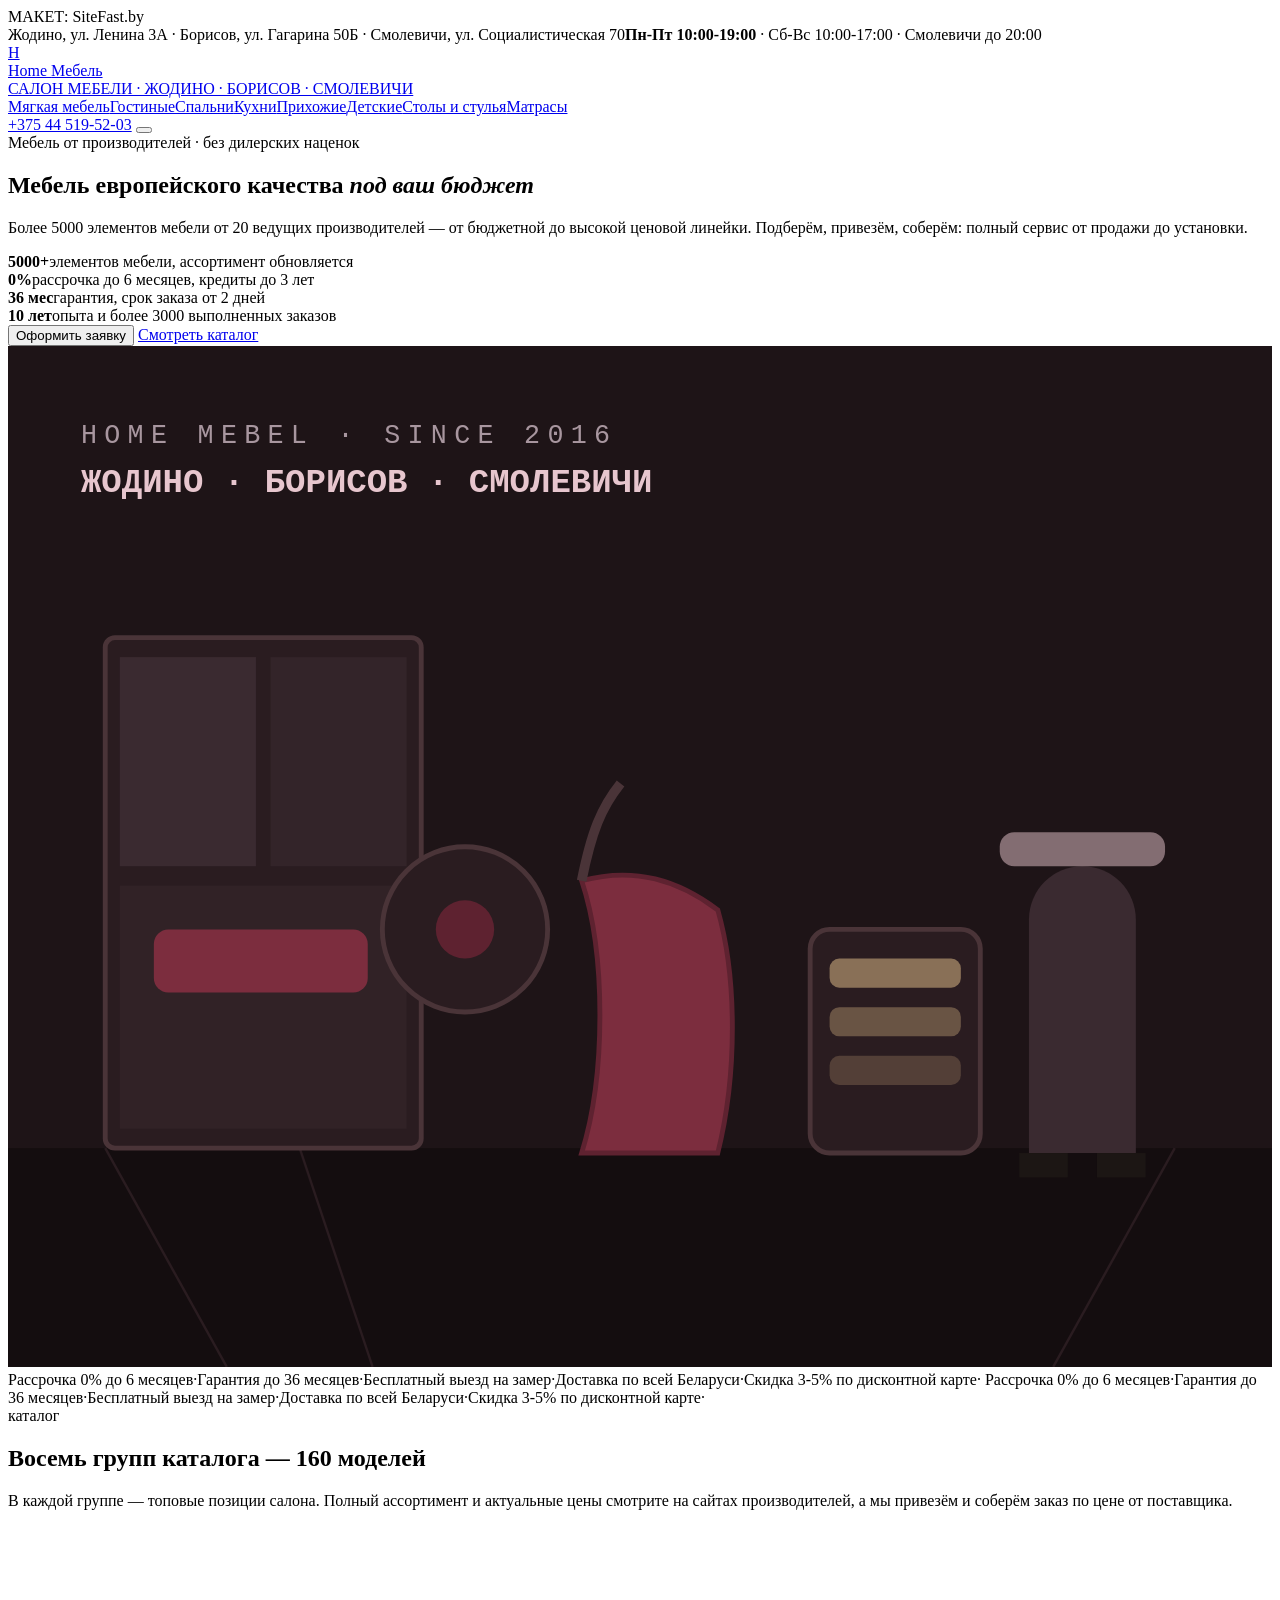
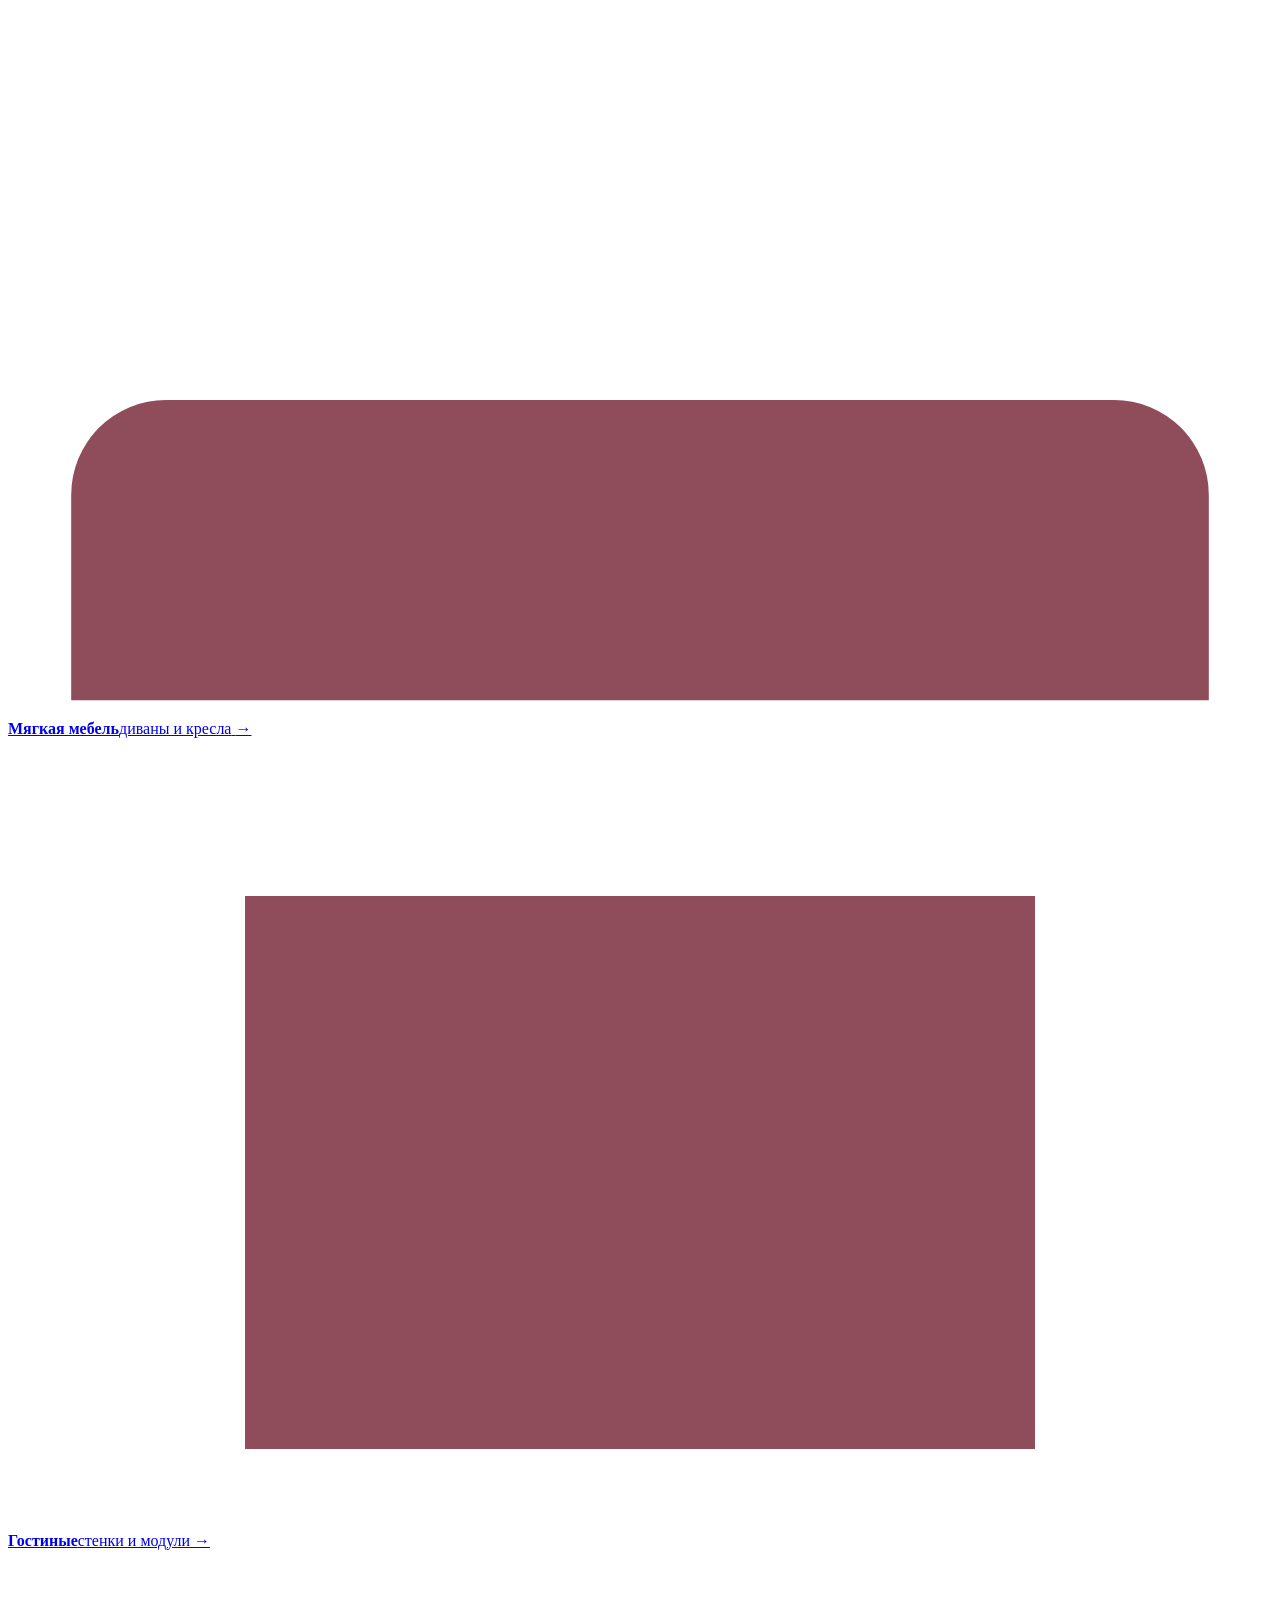
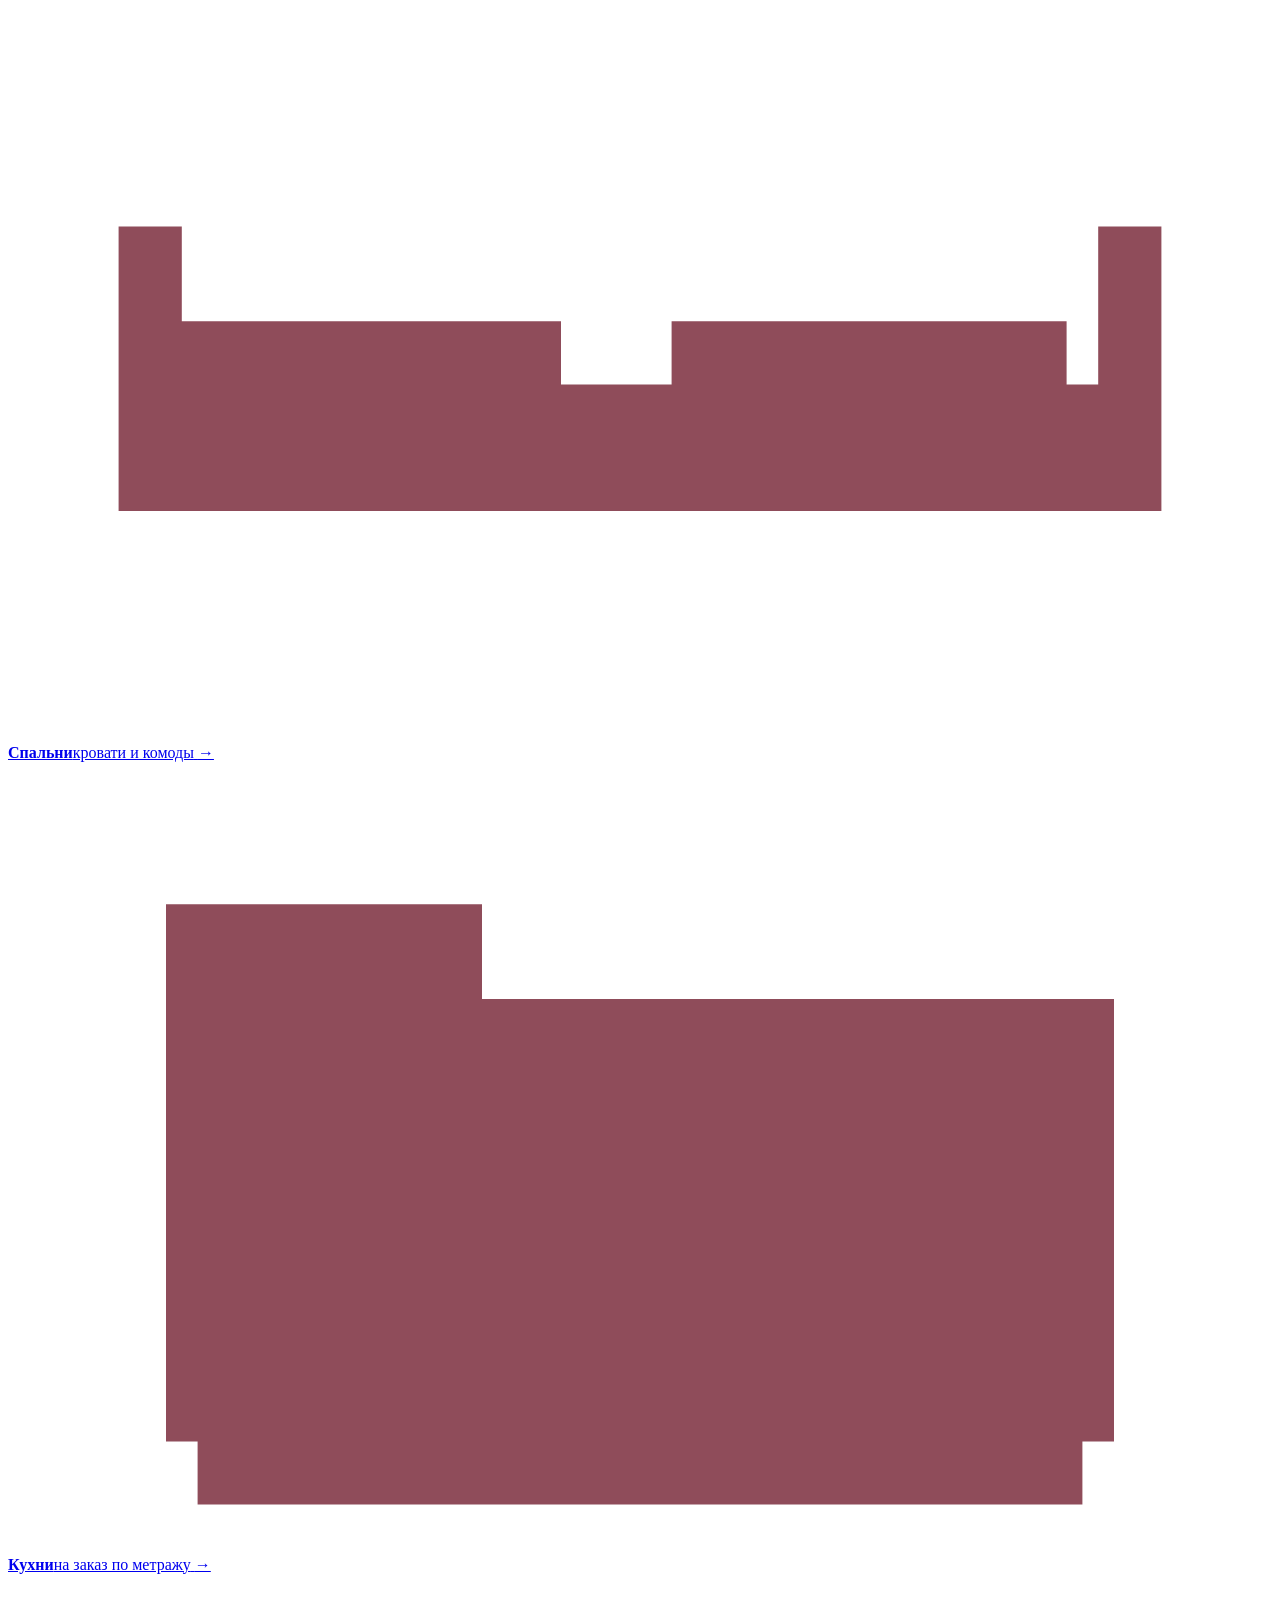
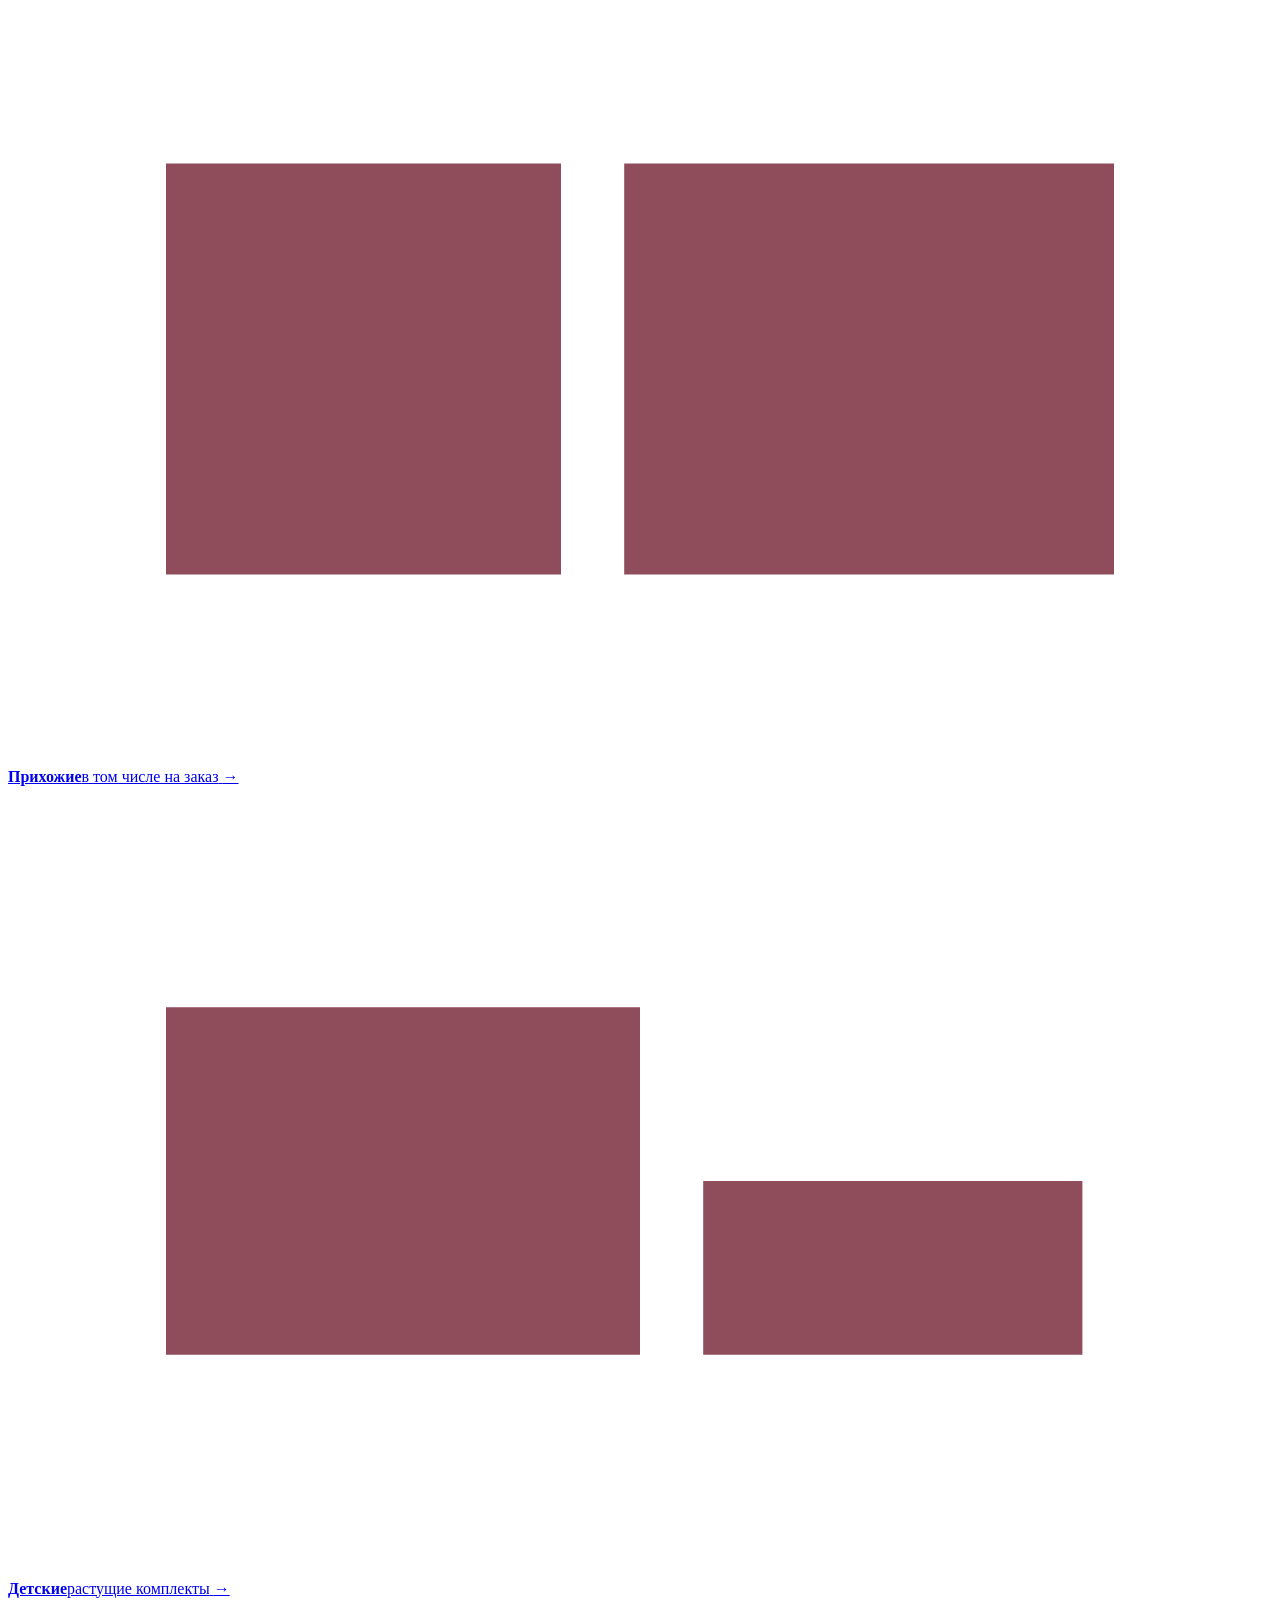
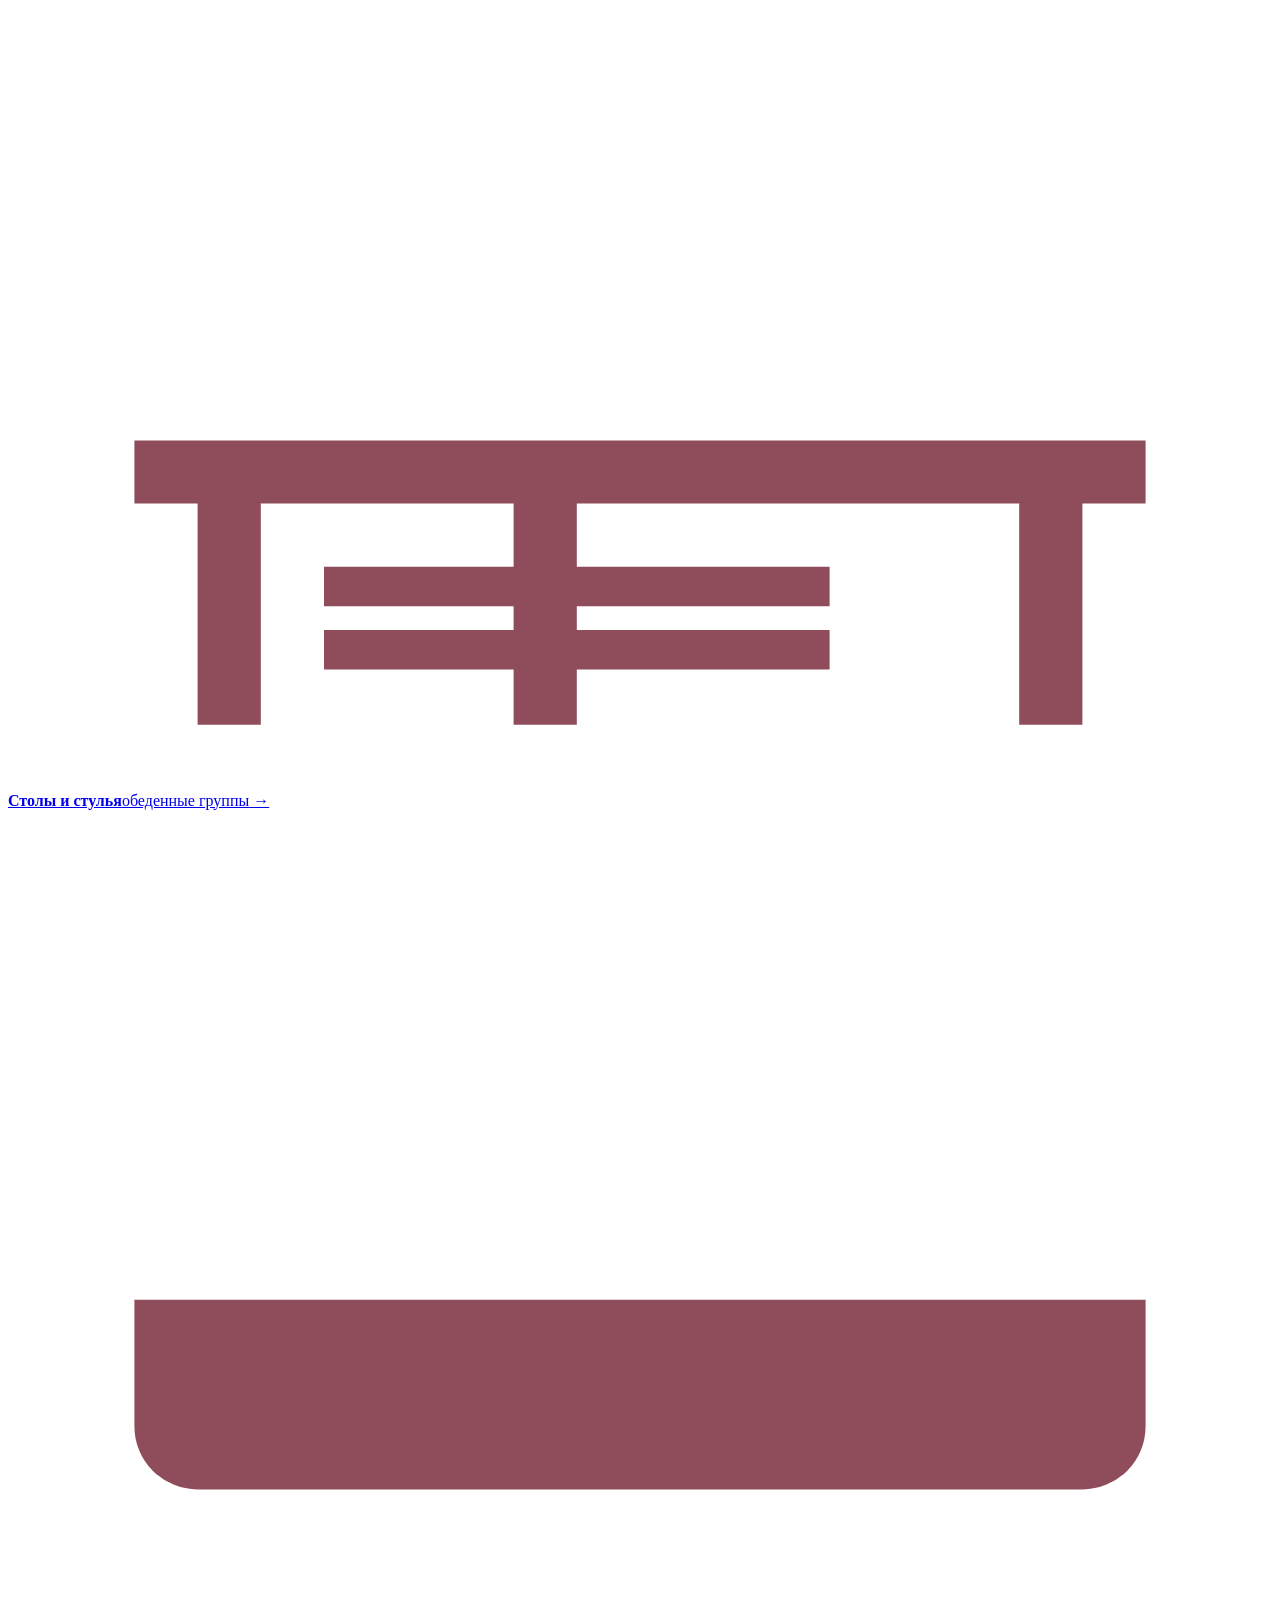
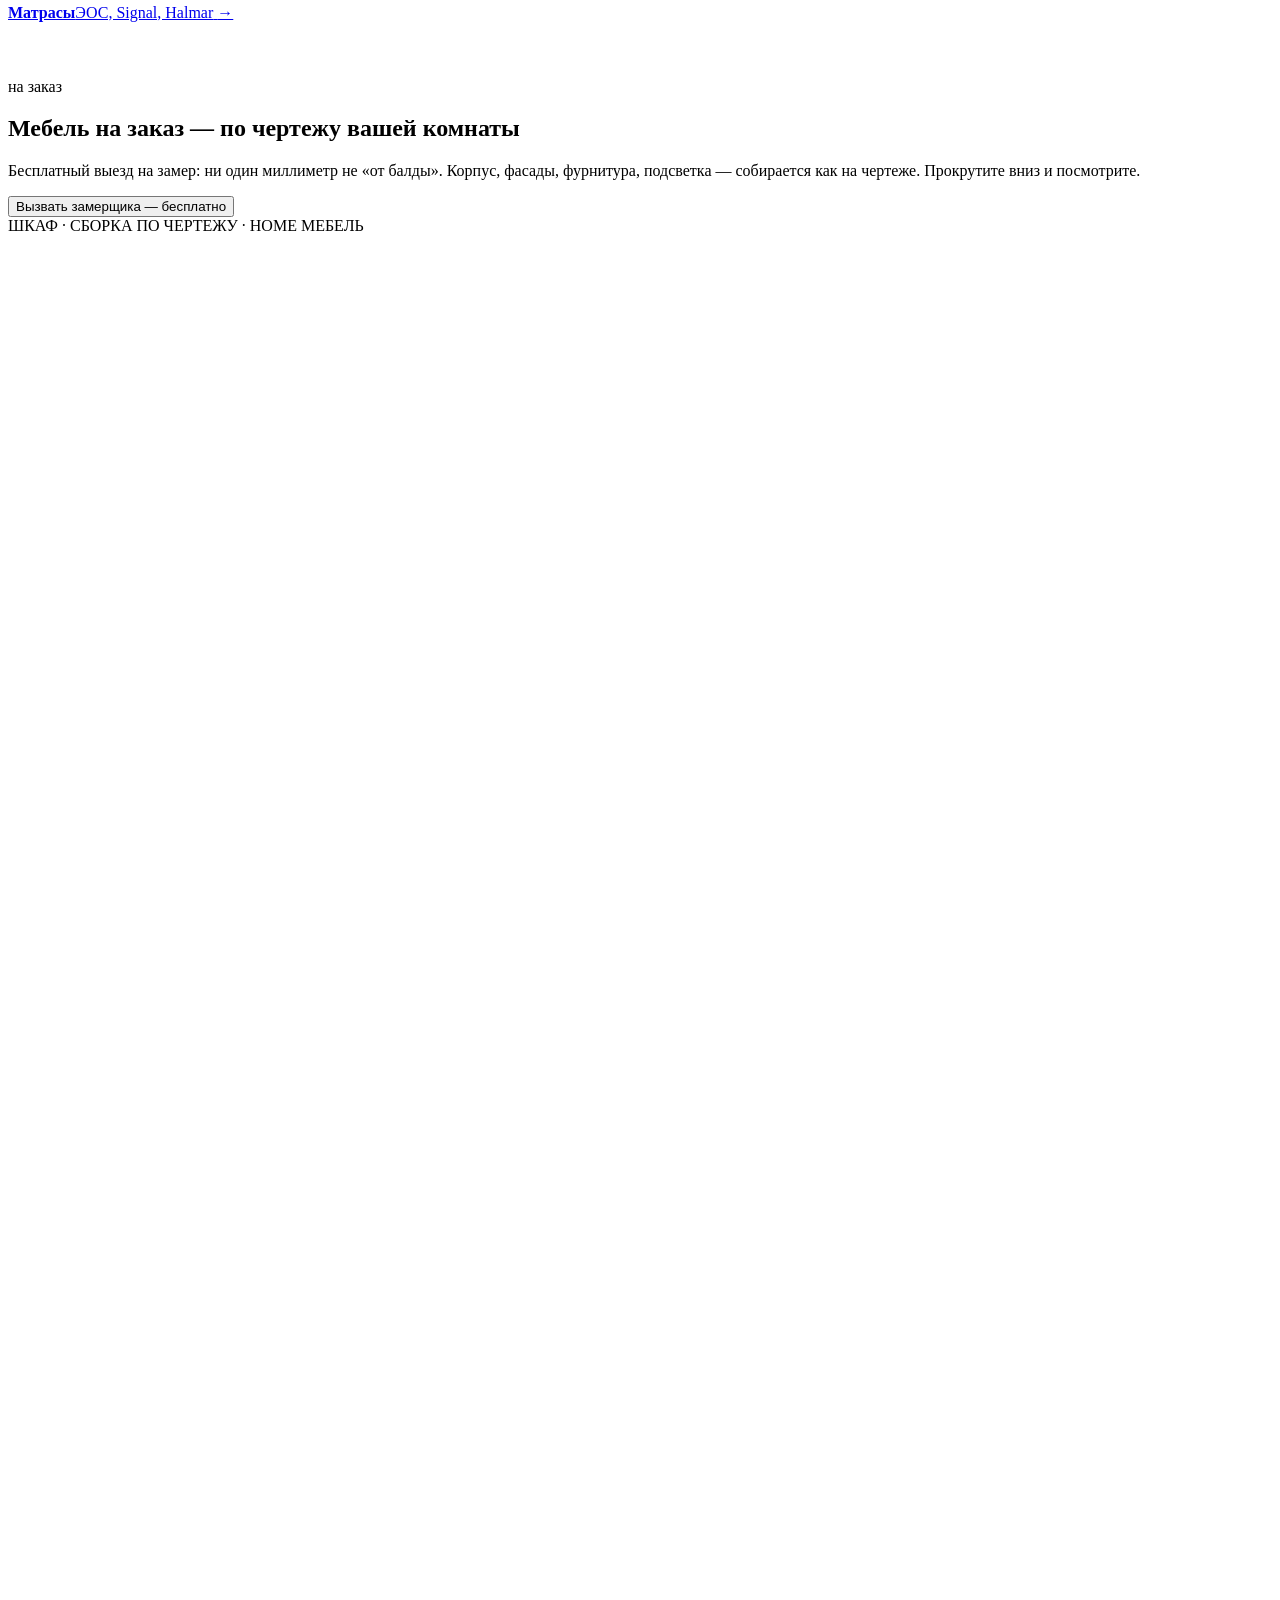
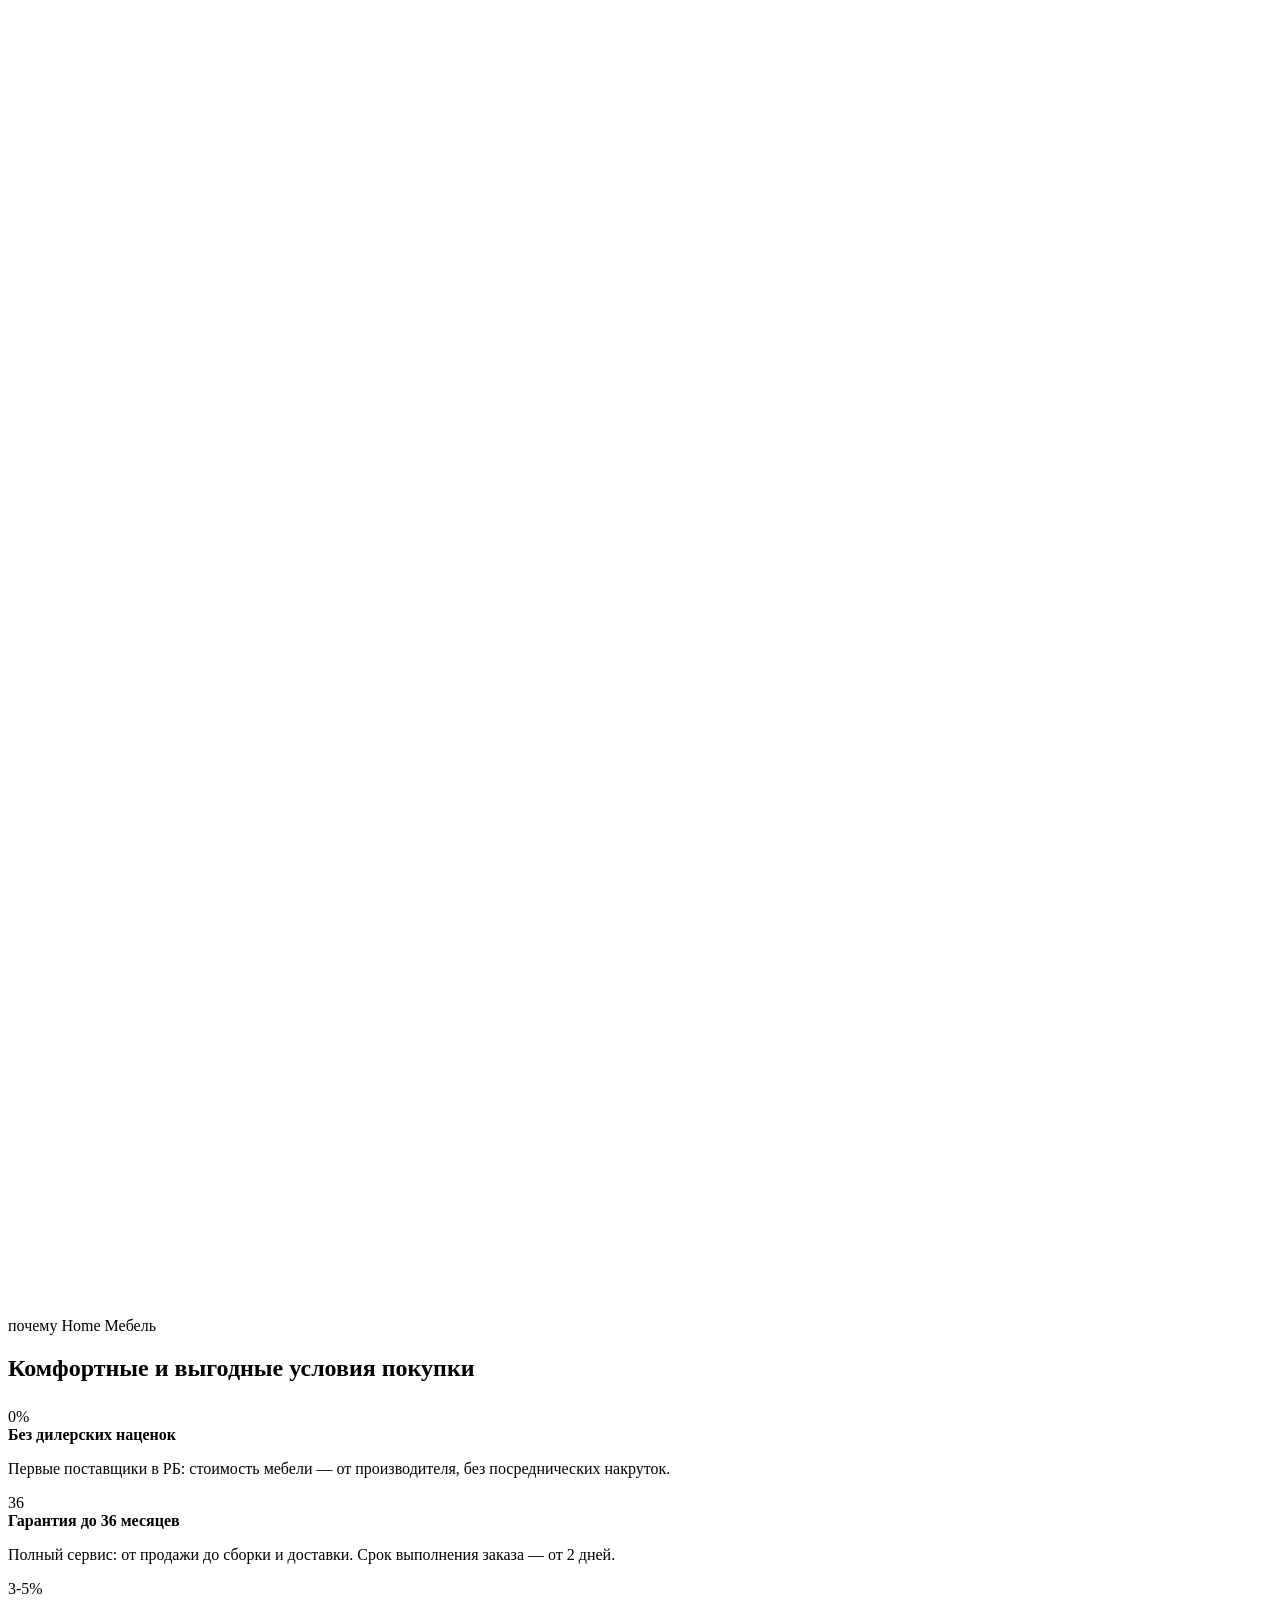
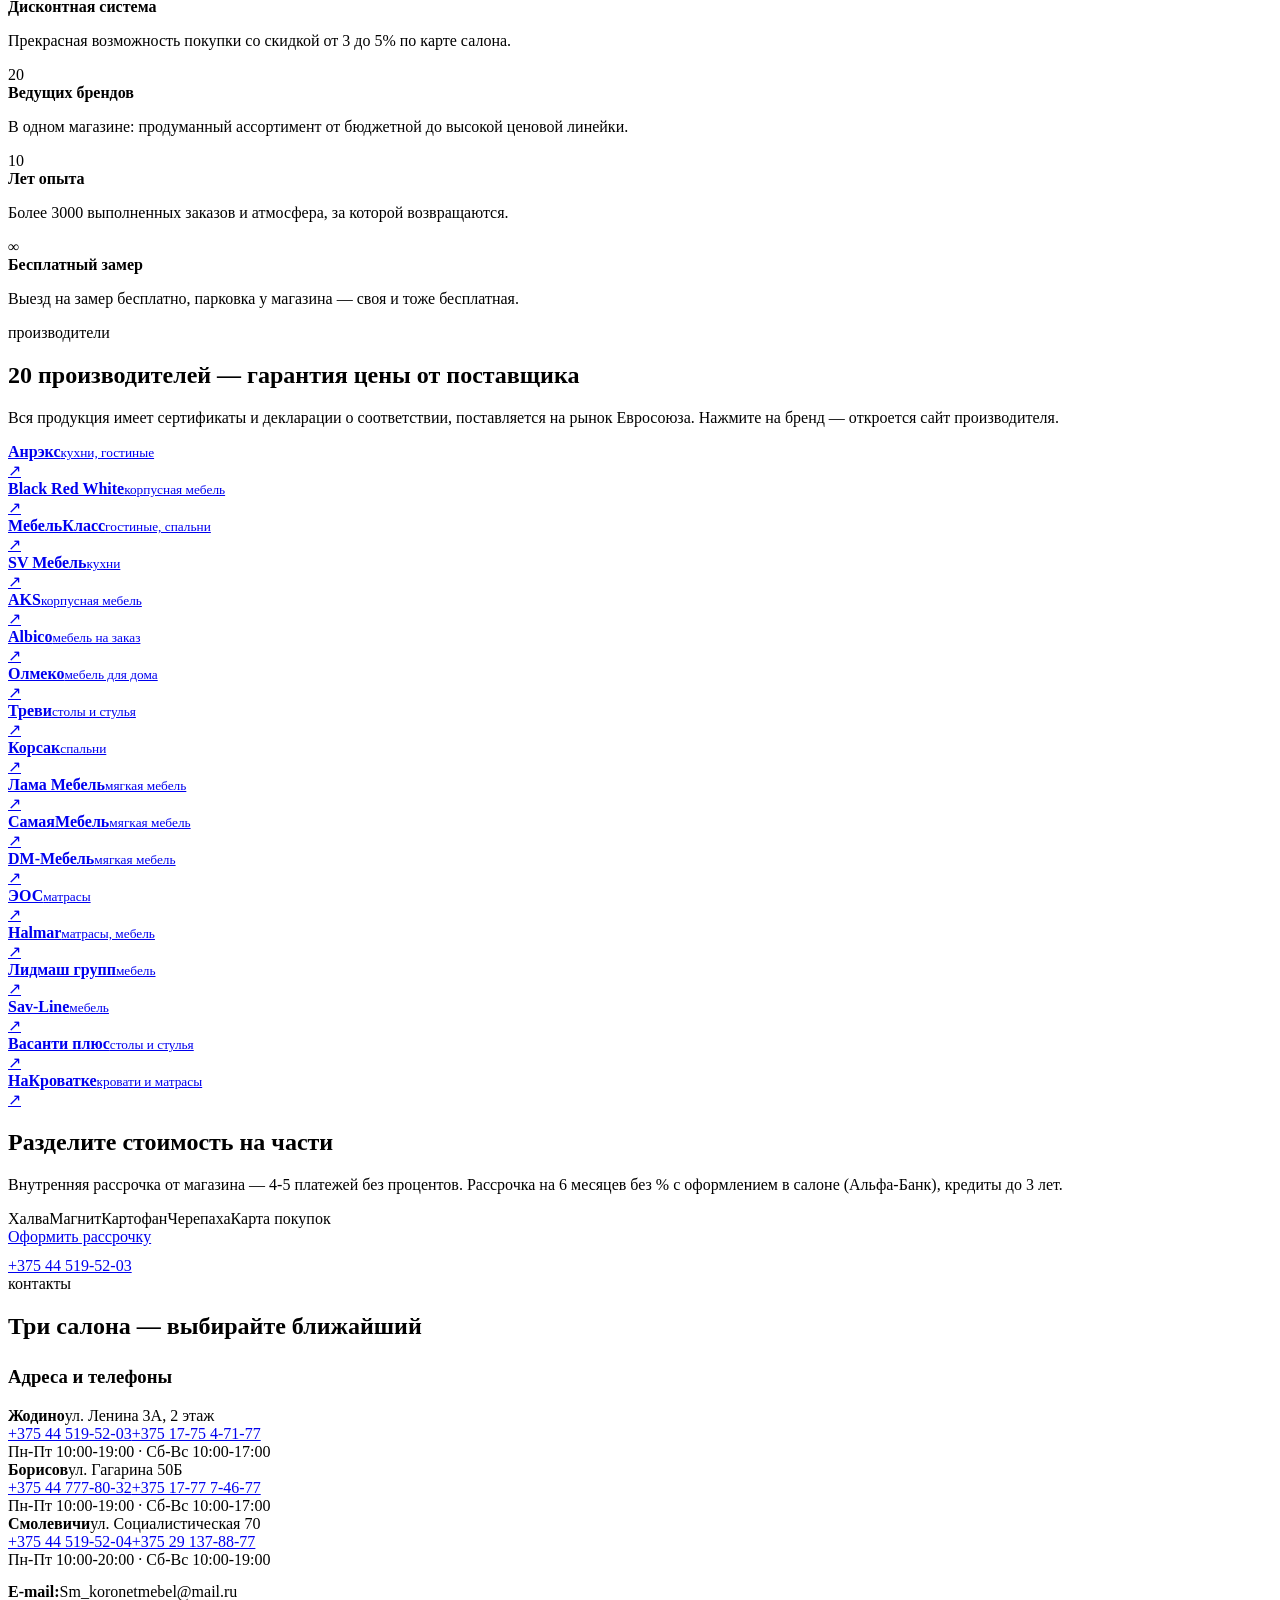
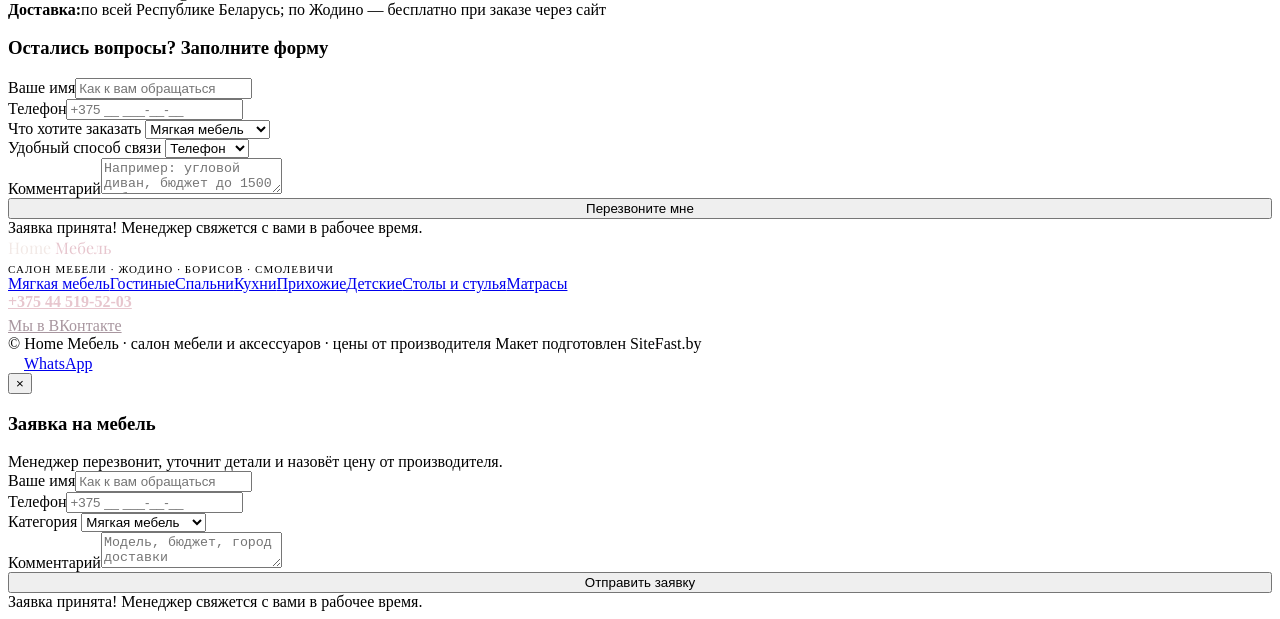
==== index.html @ c3ccbbd7 "add index.html" ====
<!DOCTYPE html>
<html lang="ru">
<head>
<meta charset="UTF-8">
<meta name="viewport" content="width=device-width, initial-scale=1.0">
<title>Home Мебель — мебель от производителей в Жодино, Борисове и Смолевичах</title>
<meta name="description" content="Салон мебели Home Мебель: более 5000 элементов мебели от 20 производителей без дилерских наценок. Рассрочка 0% до 6 месяцев, кредиты до 3 лет, гарантия до 36 месяцев. Жодино, Борисов, Смолевичи.">
<link rel="preconnect" href="https://fonts.googleapis.com">
<link rel="preconnect" href="https://fonts.gstatic.com" crossorigin>
<link href="https://fonts.googleapis.com/css2?family=Playfair+Display:ital,wght@0,500;0,700;0,800;0,900;1,700&family=Raleway:wght@400;500;600;700;800&display=swap" rel="stylesheet">
<link rel="stylesheet" href="assets/style.css">
</head>
<body>
<div class="wm"></div>
<div class="wbadge">МАКЕТ: SiteFast.by</div>
<header>
  <div class="topline"><div class="wrap"><span>Жодино, ул. Ленина 3А · Борисов, ул. Гагарина 50Б · Смолевичи, ул. Социалистическая 70</span><span class="tl2"><b>Пн-Пт 10:00-19:00</b> · Сб-Вс 10:00-17:00 · Смолевичи до 20:00</span></div></div>
  <div class="wrap hrow">
    <a href="index.html" class="logo">
      <div class="lmark">H</div>
      <div><div class="lname">Home <span>Мебель</span></div><div class="lsub">САЛОН МЕБЕЛИ · ЖОДИНО · БОРИСОВ · СМОЛЕВИЧИ</div></div>
    </a>
    <nav class="main" id="nav"><a href="myagkaya-mebel.html">Мягкая мебель</a><a href="gostinye.html">Гостиные</a><a href="spalni.html">Спальни</a><a href="kukhni.html">Кухни</a><a href="prihozhie.html">Прихожие</a><a href="detskie.html">Детские</a><a href="stoly-stulya.html">Столы и стулья</a><a href="matrasy.html">Матрасы</a></nav>
    <div class="hcall">
      <a href="tel:+375445195203" class="btn btn-line">+375 44 519-52-03</a>
      <button class="burger" id="burger" aria-label="Меню"><span></span><span></span><span></span></button>
    </div>
  </div>
</header>

<main>
<section class="hero">
  <div class="wrap hrow2">
    <div>
      <span class="tag">Мебель от производителей · без дилерских наценок</span>
      <h1>Мебель европейского качества <em>под ваш бюджет</em></h1>
      <p class="hsub">Более 5000 элементов мебели от 20 ведущих производителей — от бюджетной до высокой ценовой линейки. Подберём, привезём, соберём: полный сервис от продажи до установки.</p>
      <div class="hfacts">
        <div class="hf"><b>5000+</b><span>элементов мебели, ассортимент обновляется</span></div>
        <div class="hf"><b>0%</b><span>рассрочка до 6 месяцев, кредиты до 3 лет</span></div>
        <div class="hf"><b>36 мес</b><span>гарантия, срок заказа от 2 дней</span></div>
        <div class="hf"><b>10 лет</b><span>опыта и более 3000 выполненных заказов</span></div>
      </div>
      <div class="hbtns">
        <button class="btn btn-acc" data-q="Мягкая мебель">Оформить заявку</button>
        <a href="#catalog" class="btn btn-line">Смотреть каталог</a>
      </div>
    </div>
    <div style="position:relative">
      <svg viewBox="0 0 520 420" fill="none" style="width:100%;height:auto">
        <rect width="520" height="420" fill="#1E1417"/>
        <rect x="0" y="330" width="520" height="90" fill="#140D0F"/>
        <g stroke="#2A1C20" stroke-width="1"><line x1="40" y1="330" x2="90" y2="420"/><line x1="120" y1="330" x2="150" y2="420"/><line x1="480" y1="330" x2="430" y2="420"/></g>
        <rect x="40" y="120" width="130" height="210" rx="4" fill="#2A1C20" stroke="#4A3438" stroke-width="2"/>
        <rect x="46" y="128" width="56" height="86" fill="#3A2A30"/><rect x="108" y="128" width="56" height="86" fill="#3A2A30" opacity=".6"/>
        <rect x="46" y="222" width="118" height="100" fill="#312226"/>
        <rect x="60" y="240" width="88" height="26" rx="6" fill="#7C2D3E"/>
        <circle cx="188" cy="240" r="34" fill="#2A1C20" stroke="#4A3438" stroke-width="2"/>
        <circle cx="188" cy="240" r="12" fill="#5E2230"/>
        <path d="M236 332 C246 300 246 250 236 220 C258 214 276 220 292 232 C300 260 300 300 292 332 Z" fill="#7C2D3E" stroke="#5E2230" stroke-width="2"/>
        <path d="M236 220 C240 200 244 190 252 180" stroke="#4A3438" stroke-width="4" fill="none"/>
        <path d="M420 332 v-96 a22 22 0 0 1 44 0 v96 z" fill="#3A2A30"/>
        <rect x="408" y="200" width="68" height="14" rx="6" fill="#E7C6CE" opacity=".5"/>
        <rect x="416" y="332" width="20" height="10" fill="#1C1614"/><rect x="448" y="332" width="20" height="10" fill="#1C1614"/>
        <rect x="330" y="240" width="70" height="92" rx="8" fill="#2A1C20" stroke="#4A3438" stroke-width="2"/>
        <rect x="338" y="252" width="54" height="12" rx="4" fill="#C9A87C" opacity=".6"/>
        <rect x="338" y="272" width="54" height="12" rx="4" fill="#C9A87C" opacity=".4"/>
        <rect x="338" y="292" width="54" height="12" rx="4" fill="#C9A87C" opacity=".25"/>
        <text x="30" y="40" fill="#A8969F" font-size="11" font-family="monospace" letter-spacing="3">HOME MEBEL · SINCE 2016</text>
        <text x="30" y="60" fill="#E7C6CE" font-size="14" font-weight="700" font-family="monospace">ЖОДИНО · БОРИСОВ · СМОЛЕВИЧИ</text>
      </svg>
    </div>
  </div>
</section>
<div class="mqwrap"><div class="mq"><div class="mq-in">
  <span>Рассрочка 0% до 6 месяцев</span><span>·</span><span>Гарантия до 36 месяцев</span><span>·</span><span>Бесплатный выезд на замер</span><span>·</span><span>Доставка по всей Беларуси</span><span>·</span><span>Скидка 3-5% по дисконтной карте</span><span>·</span>
  <span>Рассрочка 0% до 6 месяцев</span><span>·</span><span>Гарантия до 36 месяцев</span><span>·</span><span>Бесплатный выезд на замер</span><span>·</span><span>Доставка по всей Беларуси</span><span>·</span><span>Скидка 3-5% по дисконтной карте</span><span>·</span>
</div></div></div>

<section class="blk" id="catalog">
  <div class="wrap">
    <div class="kick">каталог</div>
    <h2>Восемь групп каталога — 160 моделей</h2>
    <p class="lead">В каждой группе — топовые позиции салона. Полный ассортимент и актуальные цены смотрите на сайтах производителей, а мы привезём и соберём заказ по цене от поставщика.</p>
    <div class="catgrid"><a class="cat fx" href="myagkaya-mebel.html">
      <svg viewBox="0 0 160 100" fill="none"><path d="M20 60 h120 a12 12 0 0 1 12 12 v10 H8 V72 a12 12 0 0 1 12-12z M8 82 h144 v16 H8z" fill="#7C2D3E" opacity=".85"/></svg>
      <b>Мягкая мебель</b><span>диваны и кресла</span>
      <span class="go">→</span>
    </a><a class="cat fx" href="gostinye.html">
      <svg viewBox="0 0 160 100" fill="none"><path d="M30 20 h100 v70 H30z M80 20 v70 M34 26 h40 v58 h-40z M86 26 h40 v58 h-40z" fill="#7C2D3E" opacity=".85"/></svg>
      <b>Гостиные</b><span>стенки и модули</span>
      <span class="go">→</span>
    </a><a class="cat fx" href="spalni.html">
      <svg viewBox="0 0 160 100" fill="none"><path d="M20 55 h120 v16 H20z M14 35 h8 v36 h-8z M138 35 h8 v36 h-8z M20 47 h50 v8 h-50z M84 47 h50 v8 h-50z" fill="#7C2D3E" opacity=".85"/></svg>
      <b>Спальни</b><span>кровати и комоды</span>
      <span class="go">→</span>
    </a><a class="cat fx" href="kukhni.html">
      <svg viewBox="0 0 160 100" fill="none"><path d="M20 30 h120 v56 H20z M50 30 v56 M80 30 v56 M110 30 v56 M24 86 h112 v8 H24z M20 18 h40 v12 h-40z" fill="#7C2D3E" opacity=".85"/></svg>
      <b>Кухни</b><span>на заказ по метражу</span>
      <span class="go">→</span>
    </a><a class="cat fx" href="prihozhie.html">
      <svg viewBox="0 0 160 100" fill="none"><path d="M20 24 h50 v52 H20z M24 30 h18 v40 h-18z M50 30 h16 v40 h-16z M78 24 h62 v52 H78z M82 30 h24 v40 h-24z M116 30 h20 v40 h-20z" fill="#7C2D3E" opacity=".85"/></svg>
      <b>Прихожие</b><span>в том числе на заказ</span>
      <span class="go">→</span>
    </a><a class="cat fx" href="detskie.html">
      <svg viewBox="0 0 160 100" fill="none"><path d="M20 28 h60 v44 H20z M24 34 h24 v32 h-24z M56 34 h20 v32 h-20z M88 50 h48 v22 H88z M92 54 h36 v8 h-36z" fill="#7C2D3E" opacity=".85"/></svg>
      <b>Детские</b><span>растущие комплекты</span>
      <span class="go">→</span>
    </a><a class="cat fx" href="stoly-stulya.html">
      <svg viewBox="0 0 160 100" fill="none"><path d="M16 56 h128 v8 H16z M24 64 h8 v28 h-8z M128 64 h8 v28 h-8z M64 64 h8 v28 h-8z M40 72 h64 v5 h-64z M40 80 h64 v5 h-64z" fill="#7C2D3E" opacity=".85"/></svg>
      <b>Столы и стулья</b><span>обеденные группы</span>
      <span class="go">→</span>
    </a><a class="cat fx" href="matrasy.html">
      <svg viewBox="0 0 160 100" fill="none"><path d="M16 62 h128 v16 a8 8 0 0 1 -8 8 H24 a8 8 0 0 1 -8 -8z M16 66 h128 M20 78 h120 v6 H20z" fill="#7C2D3E" opacity=".85"/></svg>
      <b>Матрасы</b><span>ЭОС, Signal, Halmar</span>
      <span class="go">→</span>
    </a></div>
  </div>
</section>

<section class="blk alt" style="padding:0">
  <div style="padding-top:56px"><div class="wrap">
    <div class="kick">на заказ</div>
    <h2>Мебель на заказ — по чертежу вашей комнаты</h2>
    <p class="lead">Бесплатный выезд на замер: ни один миллиметр не «от балды». Корпус, фасады, фурнитура, подсветка — собирается как на чертеже. Прокрутите вниз и посмотрите.</p>
    <button class="btn btn-acc" data-q="Кухни">Вызвать замерщика — бесплатно</button>
  </div></div>
  <div class="bp" id="bp" style="height:300vh">
    <div class="bp-stick">
      <div>
        <div class="bp-panel">
          <div class="bp-l" data-m="0" style="background-image:url(img/bp0.png)"></div>
          <div class="bp-l" data-m="1" style="background-image:url(img/bp1.png)"></div>
          <div class="bp-l" data-m="2" style="background-image:url(img/bp2.png)"></div>
          <div class="bp-l" data-m="3" style="background-image:url(img/bp4.png)"></div>
          <div class="bp-l" data-m="4" style="background-image:url(img/bp5.png)"></div>
          <div class="bp-l" data-m="5" style="background-image:url(img/bp6.png)"></div>
          <div class="bp-chalk" id="bp-chalk"></div>
        </div>
        <div class="bp-cap">ШКАФ · СБОРКА ПО ЧЕРТЕЖУ · HOME МЕБЕЛЬ</div>
      </div>
    </div>
  </div>
</section>

<section class="blk">
  <div class="wrap">
    <div class="kick">почему Home Мебель</div>
    <h2>Комфортные и выгодные условия покупки</h2>
    <div class="advgrid" style="margin-top:26px">
      <div class="adv fx"><div class="n">0%</div><b>Без дилерских наценок</b><p>Первые поставщики в РБ: стоимость мебели — от производителя, без посреднических накруток.</p></div>
      <div class="adv fx"><div class="n">36</div><b>Гарантия до 36 месяцев</b><p>Полный сервис: от продажи до сборки и доставки. Срок выполнения заказа — от 2 дней.</p></div>
      <div class="adv fx"><div class="n">3-5%</div><b>Дисконтная система</b><p>Прекрасная возможность покупки со скидкой от 3 до 5% по карте салона.</p></div>
      <div class="adv fx"><div class="n">20</div><b>Ведущих брендов</b><p>В одном магазине: продуманный ассортимент от бюджетной до высокой ценовой линейки.</p></div>
      <div class="adv fx"><div class="n">10</div><b>Лет опыта</b><p>Более 3000 выполненных заказов и атмосфера, за которой возвращаются.</p></div>
      <div class="adv fx"><div class="n">∞</div><b>Бесплатный замер</b><p>Выезд на замер бесплатно, парковка у магазина — своя и тоже бесплатная.</p></div>
    </div>
  </div>
</section>

<section class="blk alt">
  <div class="wrap">
    <div class="kick">производители</div>
    <h2>20 производителей — гарантия цены от поставщика</h2>
    <p class="lead">Вся продукция имеет сертификаты и декларации о соответствии, поставляется на рынок Евросоюза. Нажмите на бренд — откроется сайт производителя.</p>
    <div class="brands"><a class="brand fx" href="https://anrex.by/" target="_blank" rel="noopener"><div><b>Анрэкс</b><small>кухни, гостиные</small></div><span class="ar">↗</span></a><a class="brand fx" href="https://blackredwhite.by/" target="_blank" rel="noopener"><div><b>Black Red White</b><small>корпусная мебель</small></div><span class="ar">↗</span></a><a class="brand fx" href="http://mebelklass.com" target="_blank" rel="noopener"><div><b>МебельКласс</b><small>гостиные, спальни</small></div><span class="ar">↗</span></a><a class="brand fx" href="https://sv-mebel.ru/" target="_blank" rel="noopener"><div><b>SV Мебель</b><small>кухни</small></div><span class="ar">↗</span></a><a class="brand fx" href="https://aks.by/" target="_blank" rel="noopener"><div><b>AKS</b><small>корпусная мебель</small></div><span class="ar">↗</span></a><a class="brand fx" href="http://albico.by/" target="_blank" rel="noopener"><div><b>Albico</b><small>мебель на заказ</small></div><span class="ar">↗</span></a><a class="brand fx" href="https://olmeko.ru/" target="_blank" rel="noopener"><div><b>Олмеко</b><small>мебель для дома</small></div><span class="ar">↗</span></a><a class="brand fx" href="http://trevi.by/" target="_blank" rel="noopener"><div><b>Треви</b><small>столы и стулья</small></div><span class="ar">↗</span></a><a class="brand fx" href="http://korsak.by/" target="_blank" rel="noopener"><div><b>Корсак</b><small>спальни</small></div><span class="ar">↗</span></a><a class="brand fx" href="https://lamamebel.by/" target="_blank" rel="noopener"><div><b>Лама Мебель</b><small>мягкая мебель</small></div><span class="ar">↗</span></a><a class="brand fx" href="https://samayamebel.by/" target="_blank" rel="noopener"><div><b>СамаяМебель</b><small>мягкая мебель</small></div><span class="ar">↗</span></a><a class="brand fx" href="https://dm-mebel.by/" target="_blank" rel="noopener"><div><b>DM-Мебель</b><small>мягкая мебель</small></div><span class="ar">↗</span></a><a class="brand fx" href="http://eos.by" target="_blank" rel="noopener"><div><b>ЭОС</b><small>матрасы</small></div><span class="ar">↗</span></a><a class="brand fx" href="https://halmar.pl/" target="_blank" rel="noopener"><div><b>Halmar</b><small>матрасы, мебель</small></div><span class="ar">↗</span></a><a class="brand fx" href="https://lidmgrupp.by/" target="_blank" rel="noopener"><div><b>Лидмаш групп</b><small>мебель</small></div><span class="ar">↗</span></a><a class="brand fx" href="https://sav-line.by/" target="_blank" rel="noopener"><div><b>Sav-Line</b><small>мебель</small></div><span class="ar">↗</span></a><a class="brand fx" href="https://vasanti.by" target="_blank" rel="noopener"><div><b>Васанти плюс</b><small>столы и стулья</small></div><span class="ar">↗</span></a><a class="brand fx" href="https://nakrovatke.by/" target="_blank" rel="noopener"><div><b>НаКроватке</b><small>кровати и матрасы</small></div><span class="ar">↗</span></a></div>
  </div>
</section>

<section class="blk">
  <div class="wrap">
    <div class="pay fx">
      <div>
        <h2>Разделите стоимость на части</h2>
        <p>Внутренняя рассрочка от магазина — 4-5 платежей без процентов. Рассрочка на 6 месяцев без % с оформлением в салоне (Альфа-Банк), кредиты до 3 лет.</p>
        <div class="row">
          <span class="pill">Халва</span><span class="pill">Магнит</span><span class="pill">Картофан</span><span class="pill">Черепаха</span><span class="pill">Карта покупок</span>
        </div>
      </div>
      <div style="display:flex;flex-direction:column;gap:11px;min-width:225px">
        <a href="#contacts" class="btn btn-acc">Оформить рассрочку</a>
        <a href="tel:+375445195203" class="btn btn-line">+375 44 519-52-03</a>
      </div>
    </div>
  </div>
</section>

<section class="blk alt" id="contacts">
  <div class="wrap">
    <div class="kick">контакты</div>
    <h2>Три салона — выбирайте ближайший</h2>
    <div class="con" style="margin-top:26px">
      <div class="cbox fx">
        <h3>Адреса и телефоны</h3>
        <div class="shops">
          <div class="shop"><b>Жодино</b><span>ул. Ленина 3А, 2 этаж</span><div class="tel"><a href="tel:+375445195203">+375 44 519-52-03</a><a href="tel:+375177547177">+375 17-75 4-71-77</a></div><span style="margin-top:6px">Пн-Пт 10:00-19:00 · Сб-Вс 10:00-17:00</span></div>
          <div class="shop"><b>Борисов</b><span>ул. Гагарина 50Б</span><div class="tel"><a href="tel:+375447778032">+375 44 777-80-32</a><a href="tel:+375177774677">+375 17-77 7-46-77</a></div><span style="margin-top:6px">Пн-Пт 10:00-19:00 · Сб-Вс 10:00-17:00</span></div>
          <div class="shop"><b>Смолевичи</b><span>ул. Социалистическая 70</span><div class="tel"><a href="tel:+375445195204">+375 44 519-52-04</a><a href="tel:+375291378877">+375 29 137-88-77</a></div><span style="margin-top:6px">Пн-Пт 10:00-20:00 · Сб-Вс 10:00-19:00</span></div>
        </div>
        <div class="crow" style="margin-top:14px"><b>E-mail:</b><span>Sm_koronetmebel@mail.ru</span></div>
        <div class="crow"><b>Доставка:</b><span>по всей Республике Беларусь; по Жодино — бесплатно при заказе через сайт</span></div>
      </div>
      <div class="cbox fx">
        <h3>Остались вопросы? Заполните форму</h3>
        <form class="jform" novalidate>
          <div class="frm">
            <div><label for="f-name">Ваше имя</label><input id="f-name" name="name" required placeholder="Как к вам обращаться"></div>
            <div><label for="f-tel">Телефон</label><input id="f-tel" name="tel" required placeholder="+375 __ ___-__-__"></div>
            <div><label for="f-type">Что хотите заказать</label>
              <select id="f-type" name="type">
                <option value="Мягкая мебель">Мягкая мебель</option><option value="Гостиные">Гостиные</option><option value="Спальни">Спальни</option>
                <option value="Кухни">Кухни</option><option value="Прихожие">Прихожие</option><option value="Детские">Детские</option>
                <option value="Столы и стулья">Столы и стулья</option><option value="Матрасы">Матрасы</option><option>Мебель на заказ</option>
              </select>
            </div>
            <div><label for="f-way">Удобный способ связи</label>
              <select id="f-way" name="way"><option>Телефон</option><option>WhatsApp</option><option>Telegram</option><option>Viber</option></select>
            </div>
            <div><label for="f-msg">Комментарий</label><textarea id="f-msg" name="msg" placeholder="Например: угловой диван, бюджет до 1500 руб, Жодино"></textarea></div>
            <button class="btn btn-acc" type="submit" style="width:100%">Перезвоните мне</button>
            <div class="ok-msg" id="fok">Заявка принята! Менеджер свяжется с вами в рабочее время.</div>
          </div>
        </form>
      </div>
    </div>
  </div>
</section>
</main>

<footer>
  <div class="wrap">
    <div class="frow">
      <div>
        <div class="lname" style="color:#F2E9E6;font-family:'Playfair Display',serif">Home <span style="color:#E7C6CE">Мебель</span></div>
        <div class="mono" style="font-size:11px;margin-top:5px;letter-spacing:.1em">САЛОН МЕБЕЛИ · ЖОДИНО · БОРИСОВ · СМОЛЕВИЧИ</div>
      </div>
      <nav><a href="myagkaya-mebel.html">Мягкая мебель</a><a href="gostinye.html">Гостиные</a><a href="spalni.html">Спальни</a><a href="kukhni.html">Кухни</a><a href="prihozhie.html">Прихожие</a><a href="detskie.html">Детские</a><a href="stoly-stulya.html">Столы и стулья</a><a href="matrasy.html">Матрасы</a></nav>
      <div>
        <a href="tel:+375445195203" style="color:#E7C6CE;font-weight:800">+375 44 519-52-03</a>
        <div style="margin-top:6px"><a href="https://vk.com/vk_homemebel" style="color:#A8969F">Мы в ВКонтакте</a></div>
      </div>
    </div>
    <div class="wmline mono">
      <span>© Home Мебель · салон мебели и аксессуаров · цены от производителя</span>
      <span>Макет подготовлен SiteFast.by</span>
    </div>
  </div>
</footer>

<div class="fab">
  <button class="qbtn" id="qbtn" data-q="Мягкая мебель" style="display:none">Заявка <span class="qn"></span></button>
  <a class="wa" href="https://wa.me/375445195203" target="_blank" rel="noopener"><svg width="16" height="16" viewBox="0 0 24 24" fill="#fff"><path d="M12 2a10 10 0 00-8.6 15.1L2 22l5-1.3A10 10 0 1012 2z"/></svg>WhatsApp</a>
</div>

<!-- модалка заявки -->
<div class="modal" id="qmodal">
  <div class="mbox">
    <button class="mx" aria-label="Закрыть">×</button>
    <h3>Заявка на мебель</h3>
    <div class="mnote">Менеджер перезвонит, уточнит детали и назовёт цену от производителя.</div>
    <div class="qlist" id="qlist"></div>
    <form class="jform" novalidate>
      <div class="frm">
        <div><label for="f-name">Ваше имя</label><input id="f-name" name="name" required placeholder="Как к вам обращаться"></div>
        <div><label for="f-tel">Телефон</label><input id="f-tel" name="tel" required placeholder="+375 __ ___-__-__"></div>
        <div><label for="f-type">Категория</label>
          <select id="f-type" name="type">
            <option value="Мягкая мебель">Мягкая мебель</option><option value="Гостиные">Гостиные</option><option value="Спальни">Спальни</option>
            <option value="Кухни">Кухни</option><option value="Прихожие">Прихожие</option><option value="Детские">Детские</option>
            <option value="Столы и стулья">Столы и стулья</option><option value="Матрасы">Матрасы</option><option>Мебель на заказ</option>
          </select>
        </div>
        <div><label for="f-msg">Комментарий</label><textarea id="f-msg" name="msg" placeholder="Модель, бюджет, город доставки"></textarea></div>
        <button class="btn btn-acc" type="submit" style="width:100%">Отправить заявку</button>
        <div class="ok-msg" id="fok">Заявка принята! Менеджер свяжется с вами в рабочее время.</div>
      </div>
    </form>
  </div>
</div>
<script src="assets/main.js"></script>
</body>
</html>
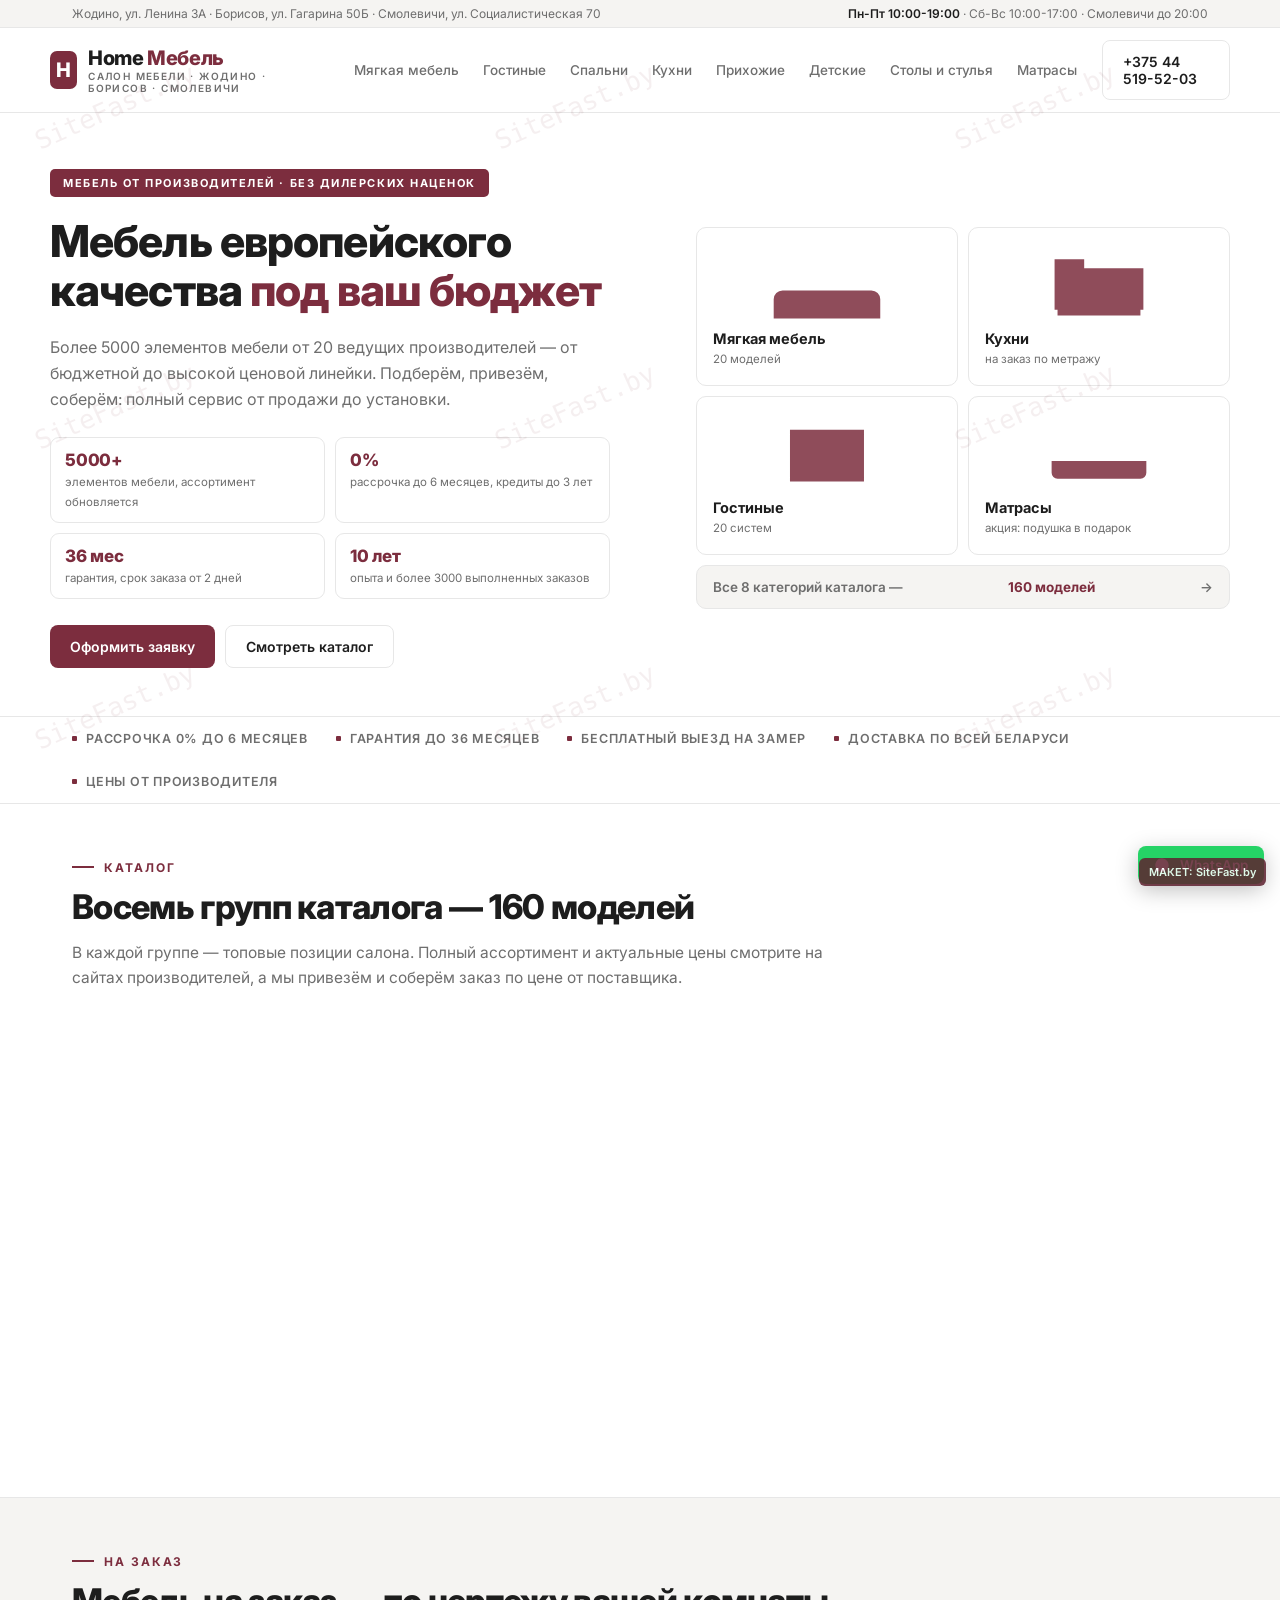
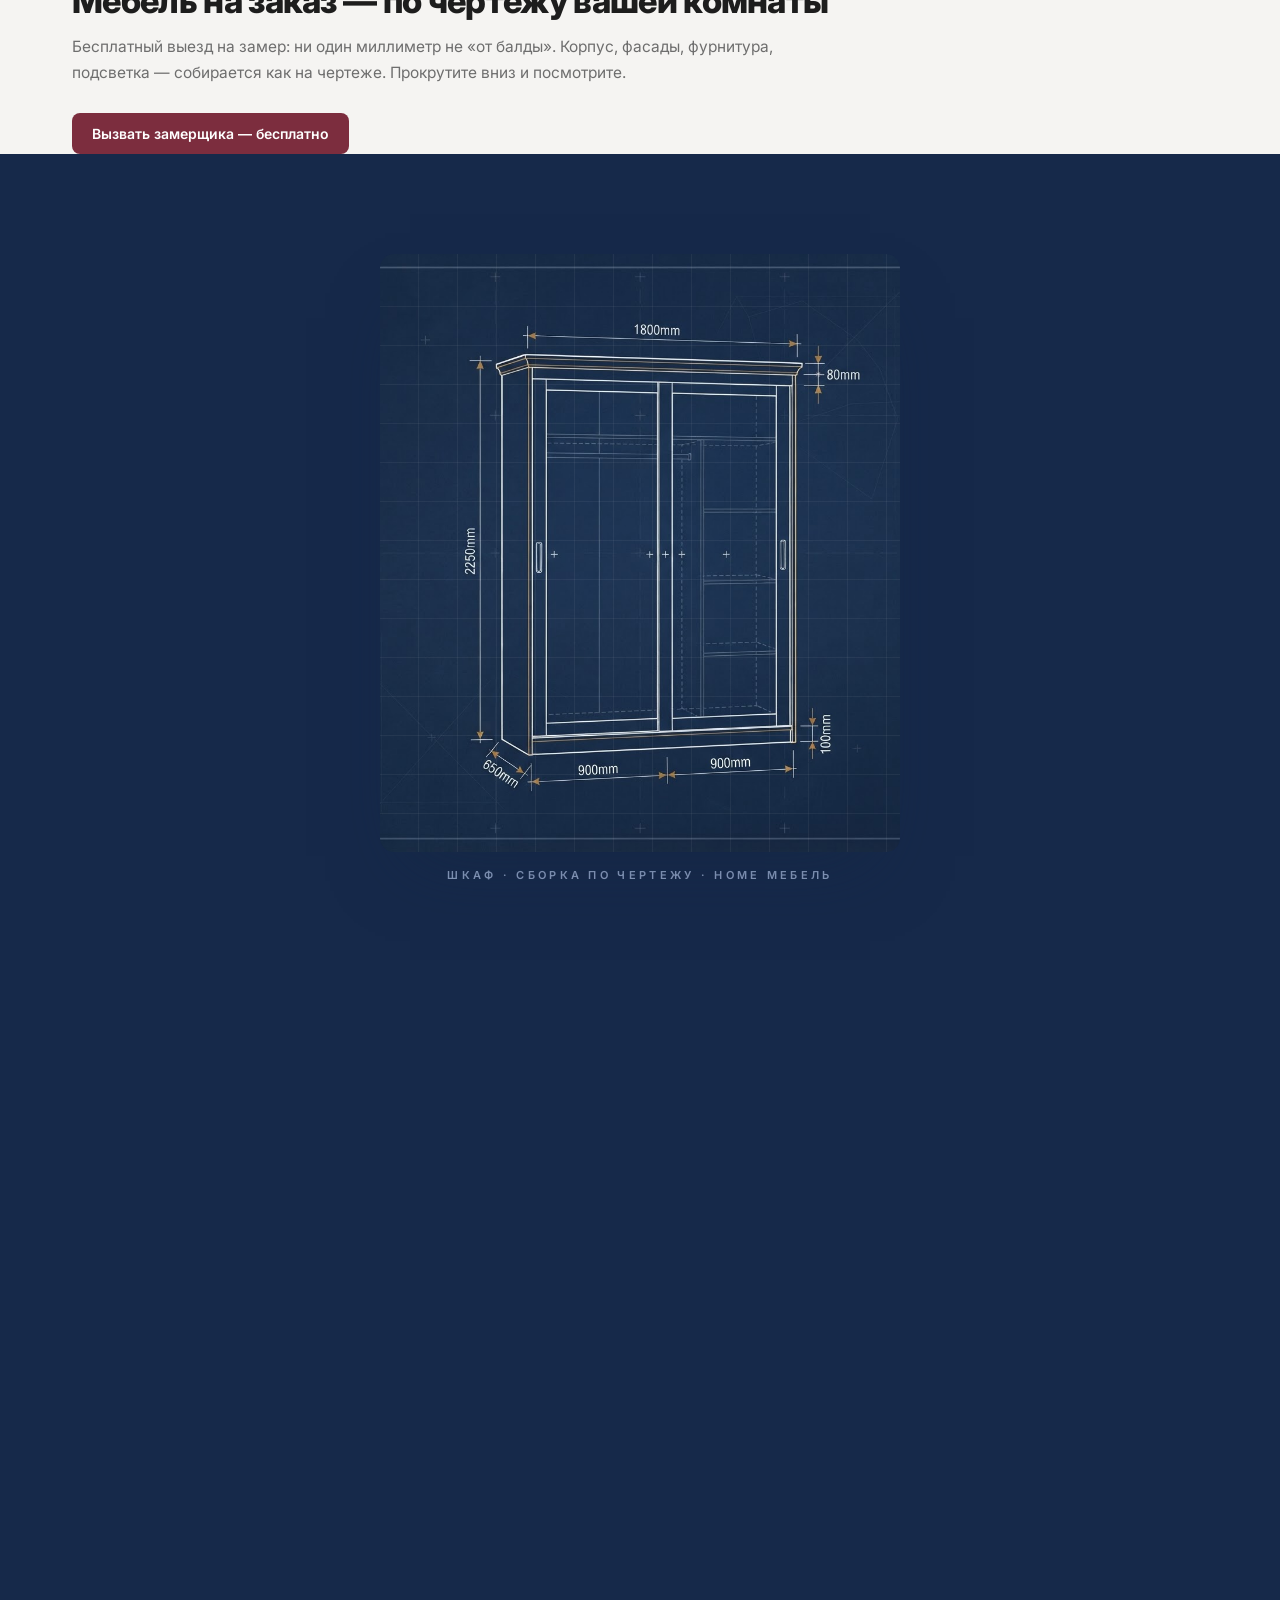
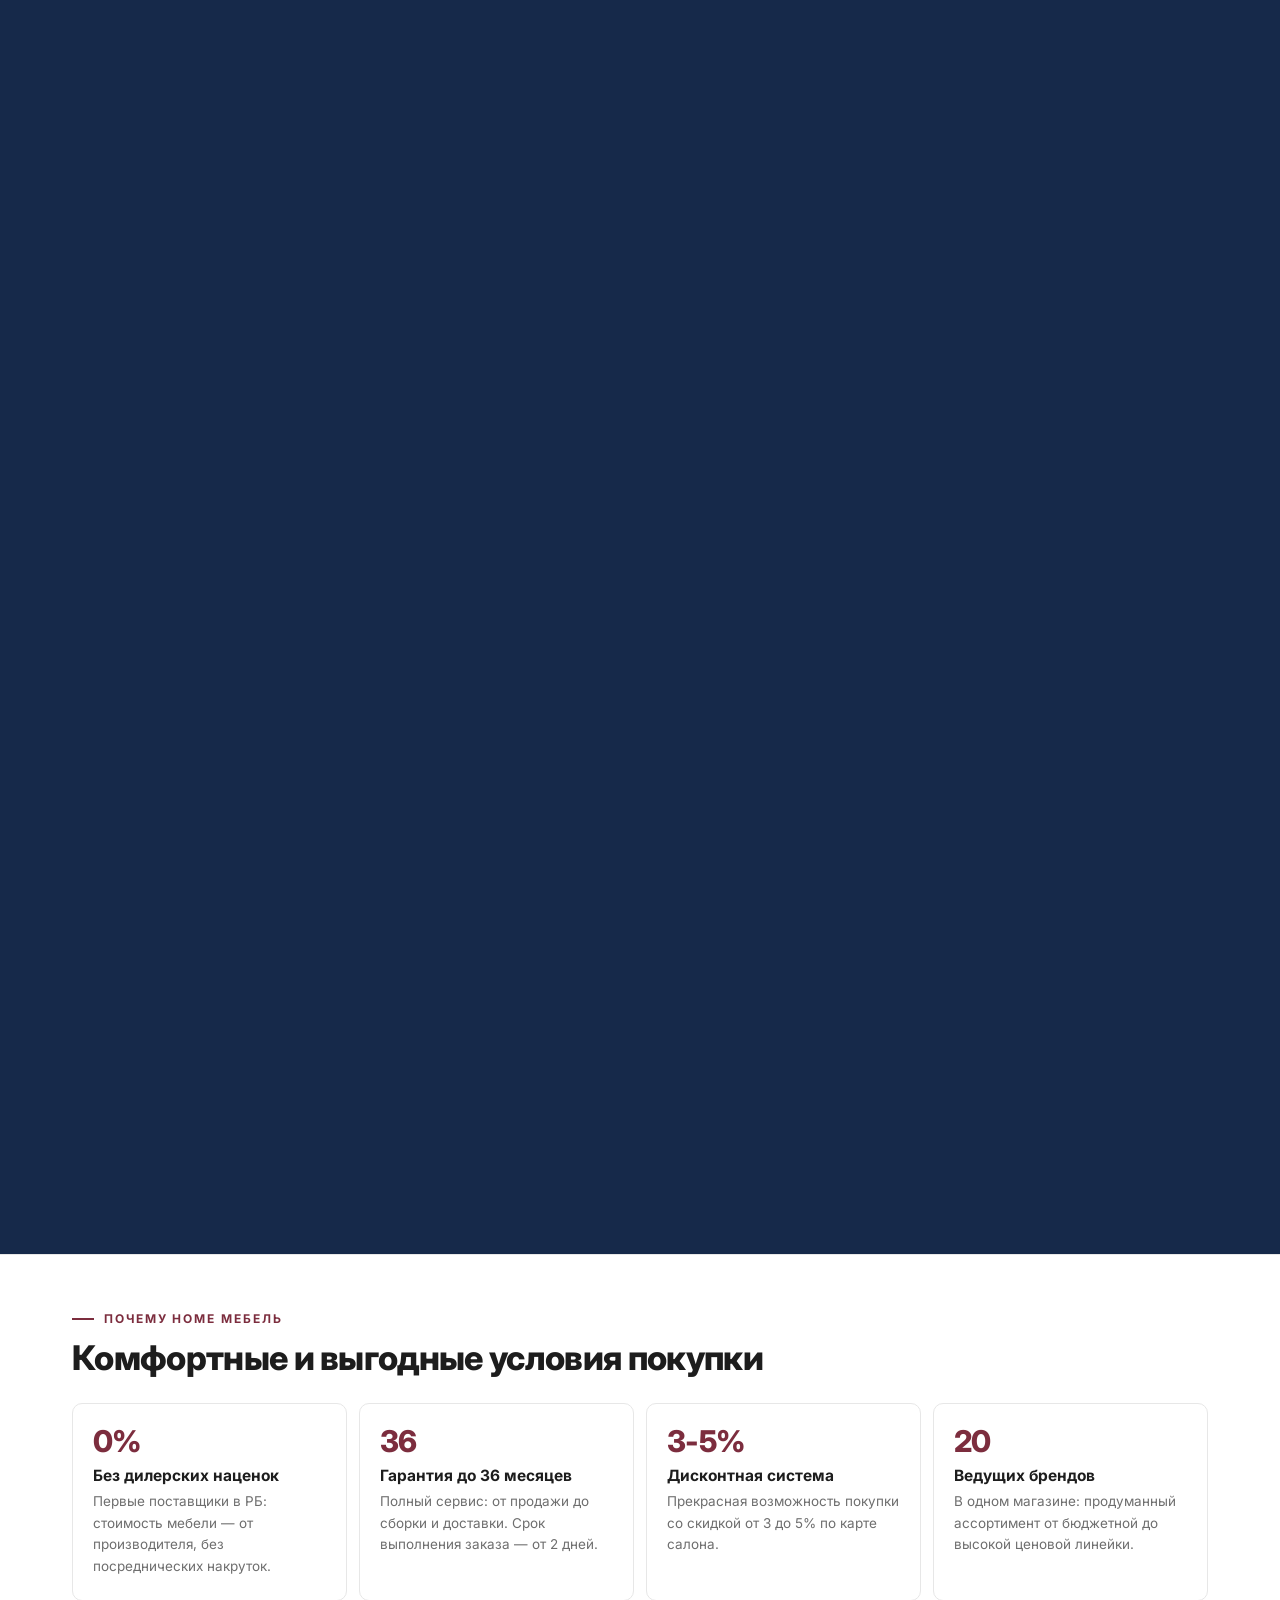
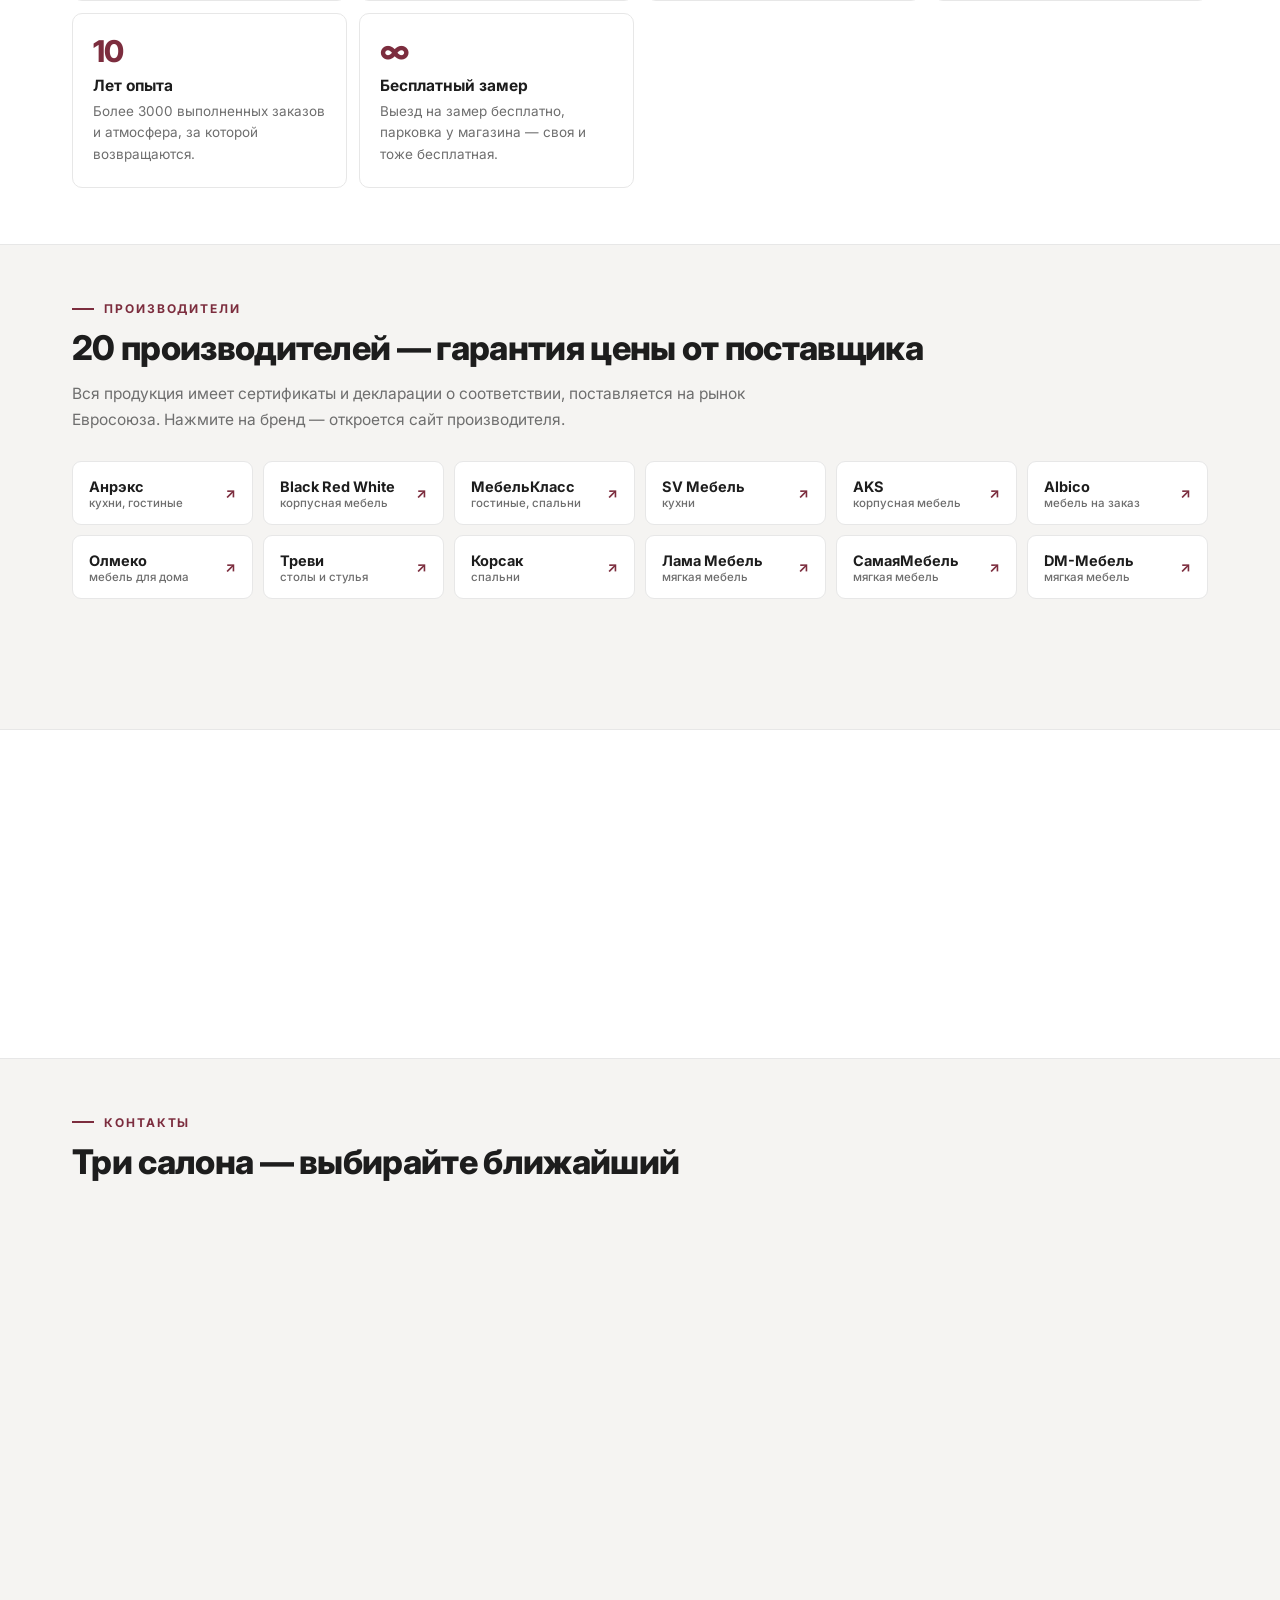
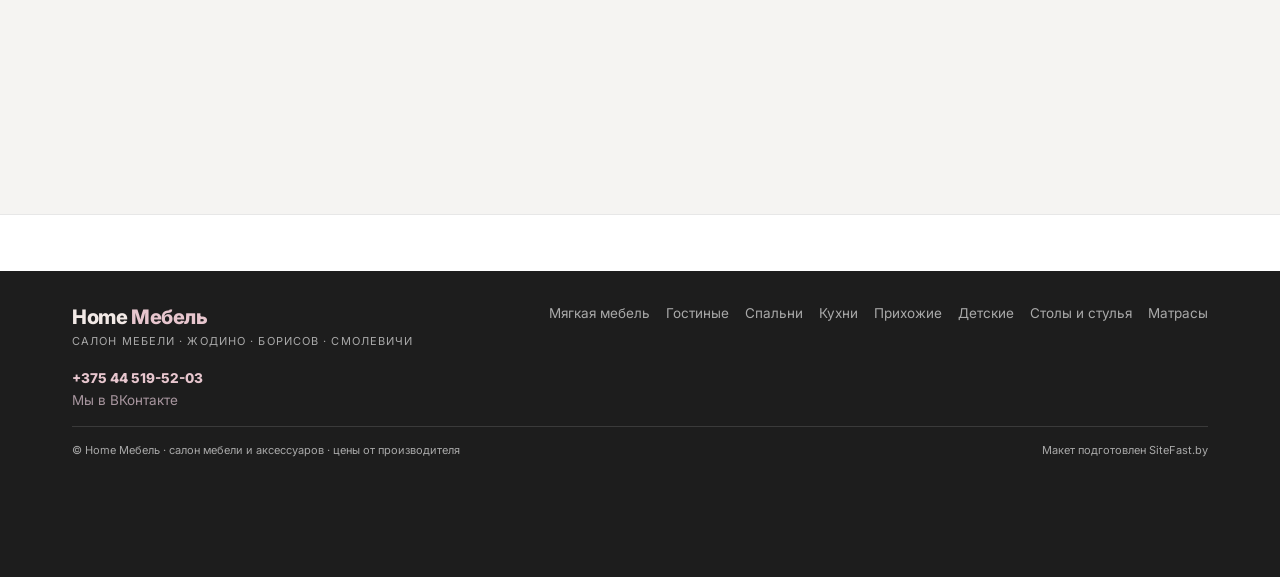
==== commit 970a5885: "redesign index: светлый hero, Inter, статичная полоса" ====
--- a/index.html
+++ b/index.html
@@ -7,7 +7,7 @@
 <meta name="description" content="Салон мебели Home Мебель: более 5000 элементов мебели от 20 производителей без дилерских наценок. Рассрочка 0% до 6 месяцев, кредиты до 3 лет, гарантия до 36 месяцев. Жодино, Борисов, Смолевичи.">
 <link rel="preconnect" href="https://fonts.googleapis.com">
 <link rel="preconnect" href="https://fonts.gstatic.com" crossorigin>
-<link href="https://fonts.googleapis.com/css2?family=Playfair+Display:ital,wght@0,500;0,700;0,800;0,900;1,700&family=Raleway:wght@400;500;600;700;800&display=swap" rel="stylesheet">
+<link href="https://fonts.googleapis.com/css2?family=Inter:wght@400;500;600;700;800&display=swap" rel="stylesheet">
 <link rel="stylesheet" href="assets/style.css">
 </head>
 <body>
@@ -46,36 +46,16 @@
         <a href="#catalog" class="btn btn-line">Смотреть каталог</a>
       </div>
     </div>
-    <div style="position:relative">
-      <svg viewBox="0 0 520 420" fill="none" style="width:100%;height:auto">
-        <rect width="520" height="420" fill="#1E1417"/>
-        <rect x="0" y="330" width="520" height="90" fill="#140D0F"/>
-        <g stroke="#2A1C20" stroke-width="1"><line x1="40" y1="330" x2="90" y2="420"/><line x1="120" y1="330" x2="150" y2="420"/><line x1="480" y1="330" x2="430" y2="420"/></g>
-        <rect x="40" y="120" width="130" height="210" rx="4" fill="#2A1C20" stroke="#4A3438" stroke-width="2"/>
-        <rect x="46" y="128" width="56" height="86" fill="#3A2A30"/><rect x="108" y="128" width="56" height="86" fill="#3A2A30" opacity=".6"/>
-        <rect x="46" y="222" width="118" height="100" fill="#312226"/>
-        <rect x="60" y="240" width="88" height="26" rx="6" fill="#7C2D3E"/>
-        <circle cx="188" cy="240" r="34" fill="#2A1C20" stroke="#4A3438" stroke-width="2"/>
-        <circle cx="188" cy="240" r="12" fill="#5E2230"/>
-        <path d="M236 332 C246 300 246 250 236 220 C258 214 276 220 292 232 C300 260 300 300 292 332 Z" fill="#7C2D3E" stroke="#5E2230" stroke-width="2"/>
-        <path d="M236 220 C240 200 244 190 252 180" stroke="#4A3438" stroke-width="4" fill="none"/>
-        <path d="M420 332 v-96 a22 22 0 0 1 44 0 v96 z" fill="#3A2A30"/>
-        <rect x="408" y="200" width="68" height="14" rx="6" fill="#E7C6CE" opacity=".5"/>
-        <rect x="416" y="332" width="20" height="10" fill="#1C1614"/><rect x="448" y="332" width="20" height="10" fill="#1C1614"/>
-        <rect x="330" y="240" width="70" height="92" rx="8" fill="#2A1C20" stroke="#4A3438" stroke-width="2"/>
-        <rect x="338" y="252" width="54" height="12" rx="4" fill="#C9A87C" opacity=".6"/>
-        <rect x="338" y="272" width="54" height="12" rx="4" fill="#C9A87C" opacity=".4"/>
-        <rect x="338" y="292" width="54" height="12" rx="4" fill="#C9A87C" opacity=".25"/>
-        <text x="30" y="40" fill="#A8969F" font-size="11" font-family="monospace" letter-spacing="3">HOME MEBEL · SINCE 2016</text>
-        <text x="30" y="60" fill="#E7C6CE" font-size="14" font-weight="700" font-family="monospace">ЖОДИНО · БОРИСОВ · СМОЛЕВИЧИ</text>
-      </svg>
-    </div>
-  </div>
-</section>
-<div class="mqwrap"><div class="mq"><div class="mq-in">
-  <span>Рассрочка 0% до 6 месяцев</span><span>·</span><span>Гарантия до 36 месяцев</span><span>·</span><span>Бесплатный выезд на замер</span><span>·</span><span>Доставка по всей Беларуси</span><span>·</span><span>Скидка 3-5% по дисконтной карте</span><span>·</span>
-  <span>Рассрочка 0% до 6 месяцев</span><span>·</span><span>Гарантия до 36 месяцев</span><span>·</span><span>Бесплатный выезд на замер</span><span>·</span><span>Доставка по всей Беларуси</span><span>·</span><span>Скидка 3-5% по дисконтной карте</span><span>·</span>
-</div></div></div>
+    <div class="htiles"><a class="ht" href="myagkaya-mebel.html"><svg viewBox="0 0 160 100" fill="none"><path d="M20 60 h120 a12 12 0 0 1 12 12 v10 H8 V72 a12 12 0 0 1 12-12z M8 82 h144 v16 H8z" fill="#7C2D3E" opacity=".85"/></svg><b>Мягкая мебель</b><span>20 моделей</span></a><a class="ht" href="kukhni.html"><svg viewBox="0 0 160 100" fill="none"><path d="M20 30 h120 v56 H20z M50 30 v56 M80 30 v56 M110 30 v56 M24 86 h112 v8 H24z M20 18 h40 v12 h-40z" fill="#7C2D3E" opacity=".85"/></svg><b>Кухни</b><span>на заказ по метражу</span></a><a class="ht" href="gostinye.html"><svg viewBox="0 0 160 100" fill="none"><path d="M30 20 h100 v70 H30z M80 20 v70 M34 26 h40 v58 h-40z M86 26 h40 v58 h-40z" fill="#7C2D3E" opacity=".85"/></svg><b>Гостиные</b><span>20 систем</span></a><a class="ht" href="matrasy.html"><svg viewBox="0 0 160 100" fill="none"><path d="M16 62 h128 v16 a8 8 0 0 1 -8 8 H24 a8 8 0 0 1 -8 -8z M16 66 h128 M20 78 h120 v6 H20z" fill="#7C2D3E" opacity=".85"/></svg><b>Матрасы</b><span>акция: подушка в подарок</span></a><a class="hall" href="#catalog">Все 8 категорий каталога — <b>160 моделей</b><span>→</span></a></div>
+  </div>
+</section>
+<div class="strip"><div class="wrap">
+  <span><i></i>Рассрочка 0% до 6 месяцев</span>
+  <span><i></i>Гарантия до 36 месяцев</span>
+  <span><i></i>Бесплатный выезд на замер</span>
+  <span><i></i>Доставка по всей Беларуси</span>
+  <span><i></i>Цены от производителя</span>
+</div></div>
 
 <section class="blk" id="catalog">
   <div class="wrap">
@@ -231,7 +211,7 @@
   <div class="wrap">
     <div class="frow">
       <div>
-        <div class="lname" style="color:#F2E9E6;font-family:'Playfair Display',serif">Home <span style="color:#E7C6CE">Мебель</span></div>
+        <div class="lname" style="color:#F2E9E6;font-family:'Inter',sans-serif;font-weight:800;letter-spacing:-.02em">Home <span style="color:#E7C6CE">Мебель</span></div>
         <div class="mono" style="font-size:11px;margin-top:5px;letter-spacing:.1em">САЛОН МЕБЕЛИ · ЖОДИНО · БОРИСОВ · СМОЛЕВИЧИ</div>
       </div>
       <nav><a href="myagkaya-mebel.html">Мягкая мебель</a><a href="gostinye.html">Гостиные</a><a href="spalni.html">Спальни</a><a href="kukhni.html">Кухни</a><a href="prihozhie.html">Прихожие</a><a href="detskie.html">Детские</a><a href="stoly-stulya.html">Столы и стулья</a><a href="matrasy.html">Матрасы</a></nav>
--- a/assets/style.css
+++ b/assets/style.css
@@ -0,0 +1,205 @@
+:root{--acc:#7C2D3E;--acch:#5E2230;--acl:#E7C6CE;--tint:rgba(124,45,62,.07);--bg:#FFFFFF;--alt:#F5F4F2;--ink:#1D1D1D;--mut:#6E6E6E;--line:#E7E7E7;--dk:#1D1D1D;--dmut:#A9A9A9;--dline:#3A3A3A}
+*{margin:0;padding:0;box-sizing:border-box}
+html{scroll-behavior:smooth}
+body{font-family:'Inter',system-ui,sans-serif;background:var(--bg);color:var(--ink);font-size:16px}
+a{color:inherit;text-decoration:none}
+img{max-width:100%;display:block}
+.wrap{max-width:1180px;margin:0 auto;padding:0 22px}
+/* шапка */
+header{position:sticky;top:0;z-index:100;background:rgba(255,255,255,.97);backdrop-filter:blur(8px);border-bottom:1px solid var(--line)}
+.hrow{display:flex;align-items:center;justify-content:space-between;gap:14px;padding:12px 0}
+.logo{display:flex;align-items:center;gap:11px;min-width:0}
+.lmark{width:38px;height:38px;border-radius:7px;background:var(--acc);display:flex;align-items:center;justify-content:center;font-weight:800;color:#fff;font-size:20px}
+.lname{font-size:20px;font-weight:800;letter-spacing:-.02em}
+.lname span{color:var(--acc)}
+.lsub{font-size:10px;color:var(--mut);letter-spacing:.14em;font-weight:600}
+nav.main{display:flex;gap:2px}
+nav.main a{font-size:13.5px;font-weight:500;padding:8px 11px;border-radius:7px;white-space:nowrap;color:var(--mut)}
+nav.main a:hover{background:var(--alt);color:var(--ink)}
+nav.main a.act{color:var(--ink);font-weight:700;box-shadow:inset 0 -2px 0 var(--acc)}
+.hcall{display:flex;gap:8px;align-items:center}
+.btn{display:inline-flex;align-items:center;justify-content:center;gap:8px;font-weight:600;font-size:14px;padding:12px 20px;border-radius:8px;transition:.15s;cursor:pointer;border:none;font-family:'Inter',sans-serif}
+.btn-acc{background:var(--acc);color:#fff}
+.btn-acc:hover{background:var(--acch)}
+.btn-line{background:transparent;border:1.5px solid var(--line);color:var(--ink)}
+.btn-line:hover{border-color:var(--ink)}
+.btn-acc2{background:transparent;border:1.5px solid var(--line);color:var(--acc)}
+.btn-acc2:hover{border-color:var(--acc)}
+.btn-sm{padding:9px 14px;font-size:13px;border-radius:7px}
+.burger{display:none;background:none;border:1.5px solid var(--line);border-radius:7px;padding:9px 10px;cursor:pointer}
+.burger span{display:block;width:20px;height:2px;background:var(--ink);margin:4px 0}
+.topline{background:var(--alt);color:var(--mut);font-size:12px;padding:6px 0;border-bottom:1px solid var(--line)}
+.topline .wrap{display:flex;justify-content:space-between;gap:14px;flex-wrap:wrap}
+.topline b{color:var(--ink);font-weight:600}
+/* hero */
+.hero{background:var(--bg);border-bottom:1px solid var(--line)}
+.hrow2{display:grid;grid-template-columns:1.06fr .94fr;gap:44px;padding:56px 0 48px;align-items:center}
+.tag{display:inline-block;font-size:11px;letter-spacing:.14em;font-weight:700;color:#fff;background:var(--acc);padding:7px 13px;border-radius:5px;margin-bottom:20px;text-transform:uppercase}
+h1{font-size:clamp(27px,3.6vw,44px);line-height:1.12;margin-bottom:18px;font-weight:800;letter-spacing:-.02em}
+h1 em{font-style:normal;color:var(--acc)}
+.hsub{font-size:16px;line-height:1.65;color:var(--mut);max-width:560px;margin-bottom:24px}
+.hfacts{display:grid;grid-template-columns:repeat(2,1fr);gap:10px;max-width:560px;margin-bottom:26px}
+.hf{border:1px solid var(--line);border-radius:9px;padding:12px 14px;background:#fff}
+.hf b{display:block;font-size:17px;font-weight:800;color:var(--acc);letter-spacing:-.01em}
+.hf span{font-size:11.5px;color:var(--mut)}
+.hbtns{display:flex;gap:10px;flex-wrap:wrap}
+/* плитки hero справа */
+.htiles{display:grid;grid-template-columns:1fr 1fr;gap:10px}
+.ht{border:1px solid var(--line);border-radius:10px;padding:18px 16px;background:#fff;transition:border-color .15s}
+.ht:hover{border-color:var(--acc)}
+.ht svg{width:100%;height:74px;display:block;margin-bottom:10px}
+.ht b{display:block;font-size:14.5px;font-weight:700}
+.ht span{font-size:11.5px;color:var(--mut)}
+.hall{grid-column:1/-1;border:1px solid var(--line);border-radius:10px;padding:13px 16px;display:flex;justify-content:space-between;align-items:center;font-size:13.5px;font-weight:600;color:var(--mut);background:var(--alt)}
+.hall:hover{color:var(--acc);border-color:var(--acc)}
+.hall b{color:var(--acc)}
+/* полоса преимуществ (статичная) */
+.strip{border-bottom:1px solid var(--line);background:#fff}
+.strip .wrap{display:flex;gap:28px;flex-wrap:wrap;padding-top:14px;padding-bottom:14px}
+.strip span{font-size:12.5px;font-weight:600;color:var(--mut);letter-spacing:.06em;text-transform:uppercase;display:flex;align-items:center;gap:9px}
+.strip i{width:5px;height:5px;background:var(--acc);border-radius:1px;flex:none}
+/* секции */
+section.blk{padding:56px 0}
+section.blk.alt{background:var(--alt);border-top:1px solid var(--line);border-bottom:1px solid var(--line)}
+.kick{font-size:12px;letter-spacing:.16em;font-weight:700;color:var(--acc);text-transform:uppercase;margin-bottom:12px;display:flex;align-items:center;gap:10px}
+.kick::before{content:'';width:22px;height:2px;background:var(--acc)}
+h2{font-size:clamp(23px,2.9vw,34px);line-height:1.15;margin-bottom:14px;font-weight:800;letter-spacing:-.02em}
+.lead{font-size:15.5px;line-height:1.65;color:var(--mut);max-width:760px;margin-bottom:28px}
+.fx{opacity:0;transform:translateY(14px)}
+body.js .fx{opacity:0;transform:translateY(14px);transition:opacity .5s ease,transform .5s ease}
+body.js .fx.in{opacity:1;transform:none}
+/* категории-плитки */
+.catgrid{display:grid;grid-template-columns:repeat(4,1fr);gap:12px}
+.cat{background:#fff;border:1px solid var(--line);border-radius:10px;padding:20px;position:relative;overflow:hidden;transition:border-color .15s;display:block}
+.cat:hover{border-color:var(--acc)}
+.cat svg{width:100%;height:110px;display:block;margin-bottom:12px}
+.cat b{display:block;font-size:17.5px;font-weight:700;letter-spacing:-.01em}
+.cat span{font-size:12.5px;color:var(--mut)}
+.cat .go{position:absolute;right:14px;top:14px;width:28px;height:28px;border-radius:7px;background:var(--tint);color:var(--acc);display:flex;align-items:center;justify-content:center;font-weight:700;transition:.15s;font-size:13px}
+.cat:hover .go{background:var(--acc);color:#fff}
+/* чертёж */
+.bp{background:#16294A;position:relative;border-radius:0}
+.bp-stick{position:sticky;top:0;min-height:92vh;display:flex;align-items:center;justify-content:center;padding:20px 0}
+.bp-panel{position:relative;background:#16294A;border-radius:14px;overflow:hidden;width:min(520px,92vw);aspect-ratio:4/4.6;box-shadow:0 34px 70px -30px rgba(20,38,66,.55)}
+.bp-panel::after{content:'';position:absolute;inset:0;background:repeating-linear-gradient(0deg,transparent 0 38px,rgba(255,255,255,.05) 38px 39px),repeating-linear-gradient(90deg,transparent 0 38px,rgba(255,255,255,.05) 38px 39px);pointer-events:none;z-index:2}
+.bp-l{position:absolute;inset:0;background-color:#16294A;background-size:auto 100%;background-position:center top;background-repeat:no-repeat;opacity:0}
+.bp-l[data-m="0"]{opacity:1}
+.bp-l[data-m="1"],.bp-l[data-m="2"],.bp-l[data-m="3"]{clip-path:inset(0 0 100% 0)}
+.bp-l[data-m="4"]{clip-path:circle(0% at 50% 45%)}
+.bp-chalk{position:absolute;left:6%;right:6%;top:0;height:2px;background:repeating-linear-gradient(90deg,#E0B880 0 12px,transparent 12px 19px);opacity:0;box-shadow:0 0 16px 2px rgba(224,184,128,.45);z-index:3}
+.bp-cap{text-align:center;color:#8FA2C4;font-size:11px;letter-spacing:.3em;font-weight:600;margin-top:16px;text-transform:uppercase}
+/* преимущества */
+.advgrid{display:grid;grid-template-columns:repeat(auto-fit,minmax(240px,1fr));gap:12px}
+.adv{background:#fff;border:1px solid var(--line);border-radius:10px;padding:22px 20px}
+.adv .n{font-size:30px;font-weight:800;color:var(--acc);line-height:1;margin-bottom:10px;letter-spacing:-.02em}
+.adv b{display:block;font-size:15.5px;margin-bottom:6px;font-weight:700}
+.adv p{font-size:13.5px;line-height:1.6;color:var(--mut)}
+/* производители */
+.brands{display:grid;grid-template-columns:repeat(auto-fit,minmax(180px,1fr));gap:10px}
+.brand{display:flex;align-items:center;justify-content:space-between;gap:10px;background:#fff;border:1px solid var(--line);border-radius:9px;padding:14px 16px;transition:.15s}
+.brand:hover{border-color:var(--acc)}
+.brand b{font-size:14.5px;font-weight:700}
+.brand small{display:block;font-size:11.5px;color:var(--mut);font-weight:500}
+.brand .ar{color:var(--acc);font-weight:700;font-size:14px;flex:none}
+/* рассрочка */
+.pay{background:#fff;border:1px solid var(--line);border-radius:12px;padding:34px;display:grid;grid-template-columns:1.3fr auto;gap:26px;align-items:center;position:relative;overflow:hidden}
+.pay::after{content:'';position:absolute;right:-60px;top:-60px;width:220px;height:220px;border:20px solid var(--tint);border-radius:50%}
+.pay p{color:var(--mut);font-size:15px;line-height:1.6;margin-top:8px}
+.pay .row{display:flex;gap:8px;flex-wrap:wrap;margin-top:14px}
+.pay .pill{font-size:12.5px;font-weight:600;border:1px solid var(--line);border-radius:6px;padding:7px 13px;color:var(--ink);background:var(--alt)}
+/* каталог */
+.cats-head{display:flex;justify-content:space-between;align-items:end;gap:20px;flex-wrap:wrap;margin-bottom:20px}
+.crumbs{font-size:12.5px;color:var(--mut);margin-bottom:14px}
+.crumbs a:hover{color:var(--acc)}
+.filters{display:flex;gap:8px;flex-wrap:wrap;margin-bottom:20px}
+.chip{font-size:13px;font-weight:600;padding:8px 15px;border-radius:7px;border:1.5px solid var(--line);background:#fff;cursor:pointer;transition:.15s;color:var(--mut)}
+.chip:hover{border-color:var(--mut)}
+.chip.on{border-color:var(--acc);background:var(--acc);color:#fff}
+.pgrid{display:grid;grid-template-columns:repeat(auto-fill,minmax(255px,1fr));gap:12px}
+.pcard{background:#fff;border:1px solid var(--line);border-radius:10px;padding:14px;display:flex;flex-direction:column;gap:9px;transition:border-color .15s;position:relative}
+.pcard:hover{border-color:var(--acc)}
+.pcard .art{border-radius:8px;background:var(--alt);padding:14px;height:148px;display:flex;align-items:center}
+.pcard .art svg{width:100%;height:100%}
+.pcard h3{font-size:15.5px;font-weight:700;line-height:1.3}
+.pcard .spec{font-size:12.5px;color:var(--mut);line-height:1.5;flex:1}
+.pcard .prow{display:flex;align-items:baseline;justify-content:space-between;gap:8px}
+.pcard .price{font-size:18px;font-weight:800;letter-spacing:-.01em;white-space:nowrap}
+.pcard .price small{font-size:11.5px;color:var(--mut);font-weight:500}
+.pcard .sup{font-size:10.5px;font-weight:700;color:var(--mut);letter-spacing:.08em;text-transform:uppercase}
+.pcard .acts{display:flex;gap:8px}
+.pcard .acts .btn{flex:1}
+.pcard .acts a.out{flex:none;display:flex;align-items:center;justify-content:center;width:40px;border:1.5px solid var(--line);border-radius:7px;color:var(--mut);font-weight:700;transition:.15s;font-size:13px}
+.pcard .acts a.out:hover{border-color:var(--acc);color:var(--acc)}
+.hit{position:absolute;left:12px;top:12px;background:var(--acc);color:#fff;font-size:10px;font-weight:700;letter-spacing:.1em;padding:4px 9px;border-radius:5px;z-index:2}
+.morewrap{text-align:center;margin-top:24px}
+/* faq */
+.faq details{background:#fff;border:1px solid var(--line);border-radius:9px;margin-bottom:9px;overflow:hidden}
+.faq summary{list-style:none;cursor:pointer;padding:15px 18px;font-weight:600;font-size:15px;display:flex;justify-content:space-between;align-items:center;gap:10px}
+.faq summary::-webkit-details-marker{display:none}
+.faq summary .pl{flex:none;width:22px;height:22px;border-radius:6px;background:var(--tint);color:var(--acc);display:flex;align-items:center;justify-content:center;font-weight:700;transition:transform .25s}
+.faq details[open] .pl{transform:rotate(45deg);background:var(--acc);color:#fff}
+.faq .fa{padding:0 18px 15px;font-size:14px;line-height:1.65;color:var(--mut)}
+/* контакты */
+.con{display:grid;grid-template-columns:1fr 1fr;gap:20px}
+.cbox{background:#fff;border:1px solid var(--line);border-radius:12px;padding:26px}
+.cbox h3{font-size:18px;margin-bottom:14px;font-weight:700}
+.shops{display:grid;gap:10px}
+.shop{border:1px solid var(--line);border-radius:9px;padding:14px 16px}
+.shop b{display:block;font-size:15px;margin-bottom:3px;font-weight:700}
+.shop span{font-size:13px;color:var(--mut);display:block}
+.shop .tel{margin-top:8px;display:flex;gap:14px;flex-wrap:wrap}
+.shop .tel a{color:var(--acc);font-weight:700;font-size:14px}
+.crow{display:flex;gap:10px;font-size:14px;color:var(--mut);margin-bottom:8px}
+.crow b{color:var(--ink);flex:none;font-weight:600}
+.ctel a.big{display:flex;align-items:center;gap:12px;font-weight:700;font-size:18px;padding:12px 15px;border:1.5px solid var(--line);border-radius:9px;transition:.15s;margin-bottom:10px}
+.ctel a.big:hover{border-color:var(--acc)}
+form .frm{display:grid;gap:12px}
+form label{font-size:13px;font-weight:600;color:var(--mut);display:block;margin-bottom:5px}
+form input,form select,form textarea{width:100%;border:1.5px solid var(--line);border-radius:8px;padding:11px 13px;font-size:14.5px;font-family:inherit;background:#fff;color:var(--ink)}
+form input:focus,form select:focus,form textarea:focus{outline:none;border-color:var(--acc)}
+form textarea{min-height:84px;resize:vertical}
+.ok-msg{display:none;background:var(--tint);color:var(--acc);border:1px solid var(--acl);border-radius:8px;padding:12px 15px;font-size:14px;font-weight:600}
+/* модалка */
+.modal{position:fixed;inset:0;z-index:9999;display:none;align-items:center;justify-content:center;padding:20px;background:rgba(29,29,29,.55);backdrop-filter:blur(4px)}
+.modal.on{display:flex}
+.mbox{background:#fff;border-radius:12px;max-width:520px;width:100%;max-height:92vh;overflow:auto;padding:30px;position:relative}
+.mbox h3{font-size:21px;margin-bottom:6px;font-weight:700}
+.mbox .mx{position:absolute;right:14px;top:14px;width:34px;height:34px;border-radius:50%;border:1.5px solid var(--line);background:none;font-size:17px;cursor:pointer;color:var(--mut)}
+.mbox .mnote{font-size:13.5px;color:var(--mut);margin-bottom:16px}
+.qlist{border:1px solid var(--line);border-radius:9px;margin-bottom:14px;display:none}
+.qlist .qi{display:flex;justify-content:space-between;gap:10px;padding:9px 13px;border-bottom:1px solid var(--line);font-size:13.5px;font-weight:600;align-items:center}
+.qlist .qi:last-child{border-bottom:none}
+.qlist .qi button{background:none;border:none;color:var(--mut);cursor:pointer;font-size:15px}
+.qlist .qi button:hover{color:var(--acc)}
+/* футер */
+footer{background:var(--dk);color:var(--dmut);padding:34px 0 120px;margin-top:56px;font-size:13.5px}
+.frow{display:flex;justify-content:space-between;gap:22px;flex-wrap:wrap;margin-bottom:18px}
+.frow a:hover{color:#fff}
+.frow nav{display:flex;gap:16px;flex-wrap:wrap}
+.wmline{border-top:1px solid var(--dline);padding-top:16px;display:flex;justify-content:space-between;gap:12px;flex-wrap:wrap;font-size:11px}
+/* плавающие */
+.fab{position:fixed;right:16px;bottom:16px;z-index:9990;display:flex;flex-direction:column;gap:9px;align-items:flex-end}
+.fab a,.fab button{display:flex;align-items:center;gap:10px;background:var(--dk);color:#fff;font-weight:600;font-size:13.5px;padding:11px 16px;border-radius:8px;box-shadow:0 6px 22px rgba(0,0,0,.25);border:none;cursor:pointer;font-family:'Inter',sans-serif}
+.fab a.wa{background:#25D366;color:#fff}
+.fab .qbtn{background:var(--acc)}
+.fab .qbtn .qn{background:#fff;color:var(--acc);border-radius:999px;font-size:11px;padding:1px 7px;display:none}
+/* водяной знак */
+.wm{position:fixed;inset:0;z-index:9998;pointer-events:none;background-image:url("data:image/svg+xml,%3Csvg xmlns='http://www.w3.org/2000/svg' width='460' height='300'%3E%3Ctext x='40' y='150' font-size='26' fill='%237C2D3E' opacity='.08' font-family='monospace' transform='rotate(-24 40 150)'%3ESiteFast.by%3C/text%3E%3C/svg%3E")}
+.wbadge{position:fixed;right:14px;bottom:14px;z-index:9999;background:#5E2230;color:#fff;font:600 11px 'Inter',sans-serif;padding:7px 10px;border-radius:6px;opacity:.85}
+@media(max-width:1023px){
+nav.main{display:none;position:absolute;top:100%;left:0;right:0;background:#fff;flex-direction:column;padding:10px 14px;border-bottom:1px solid var(--line);z-index:101}
+nav.main.open{display:flex}
+nav.main a{padding:13px 14px;font-size:15.5px;color:var(--ink)}
+.burger{display:block}
+.hrow2{grid-template-columns:1fr;gap:26px;padding:40px 0 34px}
+.catgrid{grid-template-columns:repeat(2,1fr)}
+.con{grid-template-columns:1fr}
+.pay{grid-template-columns:1fr}
+.topline .tl2{display:none}
+}
+@media(max-width:600px){.hcall .btn{display:none}
+.catgrid{grid-template-columns:1fr 1fr}
+.pay{padding:22px}
+footer{padding-bottom:150px}
+.bp-panel{aspect-ratio:4/4.2}
+}
